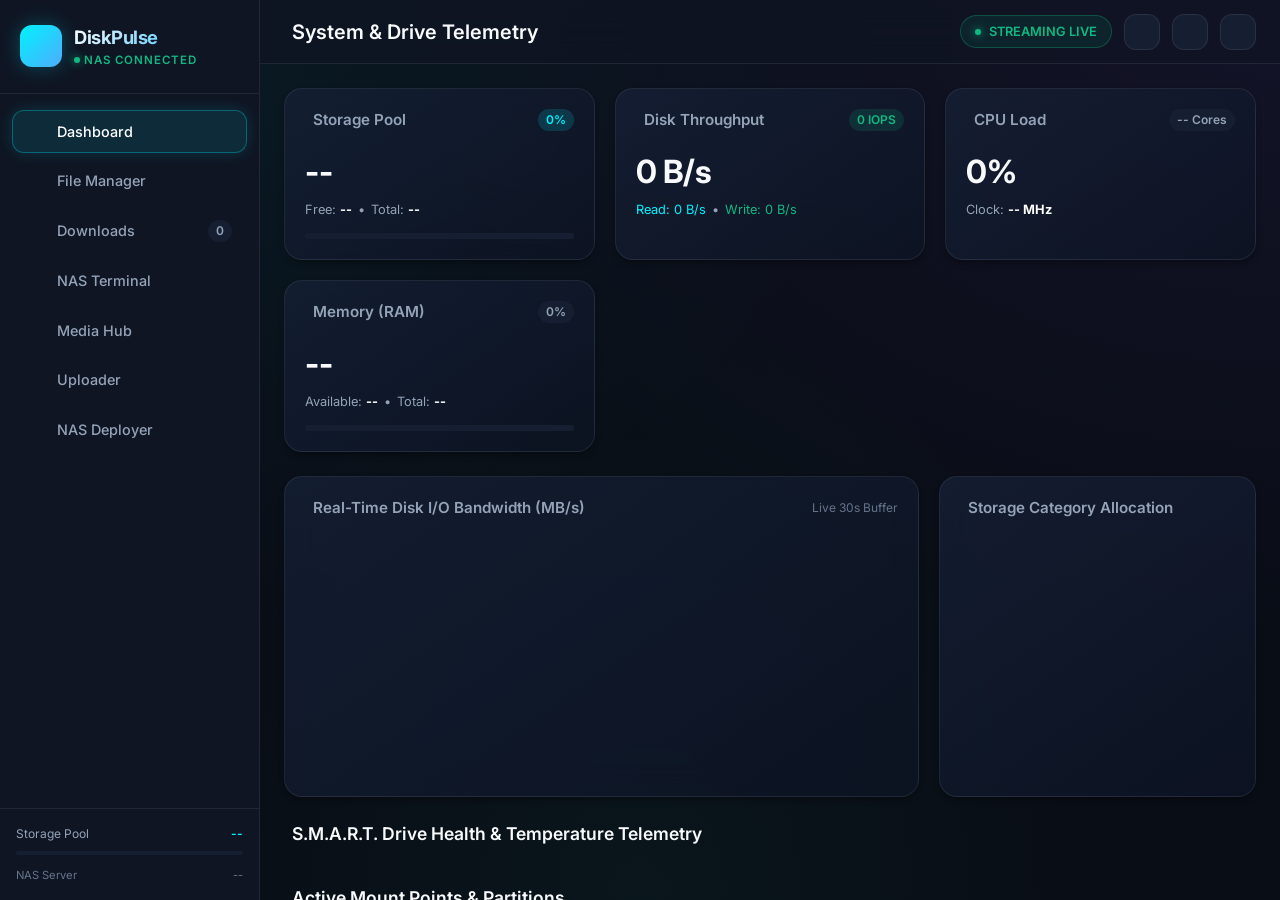
==== frontend/index.html @ e270491f "DiskPulse" ====
<!DOCTYPE html>
<html lang="en">
<head>
  <meta charset="UTF-8">
  <meta name="viewport" content="width=device-width, initial-scale=1.0">
  <title>DiskPulse NAS - Storage Monitor, File Manager & Media Hub</title>
  
  <!-- Fonts -->
  <link rel="preconnect" href="https://fonts.googleapis.com">
  <link rel="preconnect" href="https://fonts.gstatic.com" crossorigin>
  <link href="https://fonts.googleapis.com/css2?family=Inter:wght@300;400;500;600;700&family=JetBrains+Mono:wght@400;500;600&display=swap" rel="stylesheet">
  
  <!-- Lucide Icons -->
  <script src="https://unpkg.com/lucide@latest"></script>
  
  <!-- Chart.js for Telemetry Charts -->
  <script src="https://cdn.jsdelivr.net/npm/chart.js"></script>
  
  <!-- QRCode.js for Mobile Device Uploader -->
  <script src="https://cdnjs.cloudflare.com/ajax/libs/qrcodejs/1.0.0/qrcode.min.js"></script>

  <!-- Stylesheet -->
  <link rel="stylesheet" href="css/styles.css">
</head>
<body>
  <div class="app-container">
    <!-- ================= Sidebar ================= -->
    <aside class="sidebar" id="sidebar">
      <div class="brand">
        <div class="brand-icon">
          <i data-lucide="hard-drive-download"></i>
        </div>
        <div class="brand-text">
          <h1>DiskPulse</h1>
          <span><span class="status-dot"></span> NAS Connected</span>
        </div>
      </div>

      <nav class="nav-menu">
        <a class="nav-item active" data-view="dashboard" id="nav-dashboard">
          <i data-lucide="activity"></i>
          <span>Dashboard</span>
        </a>
        <a class="nav-item" data-view="files" id="nav-files">
          <i data-lucide="folder"></i>
          <span>File Manager</span>
        </a>
        <a class="nav-item" data-view="downloads" id="nav-downloads">
          <i data-lucide="download-cloud"></i>
          <span>Downloads</span>
          <span class="nav-badge" id="badge-downloads-count">0</span>
        </a>
        <a class="nav-item" data-view="terminal" id="nav-terminal">
          <i data-lucide="terminal"></i>
          <span>NAS Terminal</span>
        </a>
        <a class="nav-item" data-view="media" id="nav-media">
          <i data-lucide="play-circle"></i>
          <span>Media Hub</span>
        </a>
        <a class="nav-item" data-view="uploader" id="nav-uploader">
          <i data-lucide="upload-cloud"></i>
          <span>Uploader</span>
        </a>
        <a class="nav-item" data-view="deploy" id="nav-deploy">
          <i data-lucide="server"></i>
          <span>NAS Deployer</span>
        </a>
      </nav>

      <div class="sidebar-footer">
        <div class="server-quick-stats">
          <div class="quick-bar-row">
            <span style="color: var(--text-muted);">Storage Pool</span>
            <span id="sidebar-pool-text" style="color: var(--accent-cyan); font-weight: 600;">--</span>
          </div>
          <div class="progress-mini">
            <div class="progress-mini-bar" id="sidebar-pool-bar" style="width: 0%;"></div>
          </div>
          <div class="quick-bar-row" style="margin-top: 4px; font-size: 0.7rem;">
            <span id="sidebar-hostname">NAS Server</span>
            <span id="sidebar-uptime">--</span>
          </div>
        </div>
      </div>
    </aside>

    <!-- ================= Main Wrapper ================= -->
    <main class="main-wrapper">
      <!-- Topbar -->
      <header class="topbar">
        <div class="topbar-left">
          <button class="mobile-menu-btn" id="mobile-toggle" aria-label="Toggle Menu">
            <i data-lucide="menu"></i>
          </button>
          <div class="view-title" id="current-view-title">
            <i data-lucide="activity"></i> System & Drive Telemetry
          </div>
        </div>

        <div class="topbar-right">
          <div class="live-pill">
            <span class="status-dot"></span>
            <span id="live-telemetry-status">STREAMING LIVE</span>
          </div>
          <button class="btn btn-secondary btn-icon" id="quick-btn-download" title="Add Download">
            <i data-lucide="plus"></i>
          </button>
          <button class="btn btn-secondary btn-icon" id="quick-btn-upload" title="Upload Files">
            <i data-lucide="upload"></i>
          </button>
          <button class="btn btn-secondary btn-icon" id="quick-btn-terminal" title="Quick Terminal">
            <i data-lucide="terminal"></i>
          </button>
        </div>
      </header>

      <!-- Views Container -->
      <div class="views-container">
        
        <!-- 1. DASHBOARD VIEW -->
        <section class="view-panel active" id="view-dashboard">
          <!-- Top Telemetry Cards -->
          <div class="telemetry-grid">
            <!-- Storage Pool Card -->
            <div class="card">
              <div class="card-header">
                <span class="card-title"><i data-lucide="database"></i> Storage Pool</span>
                <span class="nav-badge" id="dash-pool-percent" style="background: rgba(0,242,254,0.15); color: var(--accent-cyan);">0%</span>
              </div>
              <div class="stat-value" id="dash-pool-used">--</div>
              <div class="stat-sub">
                <span>Free: <strong id="dash-pool-free" style="color: #fff;">--</strong></span>
                <span>•</span>
                <span>Total: <strong id="dash-pool-total" style="color: #fff;">--</strong></span>
              </div>
              <div class="progress-mini" style="margin-top: 14px; height: 6px;">
                <div class="progress-mini-bar" id="dash-pool-bar" style="width: 0%;"></div>
              </div>
            </div>

            <!-- Disk Throughput Card -->
            <div class="card">
              <div class="card-header">
                <span class="card-title"><i data-lucide="zap"></i> Disk Throughput</span>
                <span class="nav-badge" id="dash-disk-iops" style="background: rgba(16,185,129,0.15); color: var(--accent-emerald);">0 IOPS</span>
              </div>
              <div class="stat-value" id="dash-disk-rw">0 B/s</div>
              <div class="stat-sub">
                <span style="color: var(--accent-cyan);"><i data-lucide="arrow-down" style="width: 12px; height: 12px; display:inline;"></i> Read: <span id="dash-disk-read">0 B/s</span></span>
                <span>•</span>
                <span style="color: var(--accent-emerald);"><i data-lucide="arrow-up" style="width: 12px; height: 12px; display:inline;"></i> Write: <span id="dash-disk-write">0 B/s</span></span>
              </div>
            </div>

            <!-- CPU Load Card -->
            <div class="card">
              <div class="card-header">
                <span class="card-title"><i data-lucide="cpu"></i> CPU Load</span>
                <span class="nav-badge" id="dash-cpu-cores">-- Cores</span>
              </div>
              <div class="stat-value" id="dash-cpu-percent">0%</div>
              <div class="stat-sub">
                <span>Clock: <strong id="dash-cpu-freq" style="color: #fff;">-- MHz</strong></span>
              </div>
              <div class="cores-container" id="dash-cpu-cores-list"></div>
            </div>

            <!-- Memory RAM Card -->
            <div class="card">
              <div class="card-header">
                <span class="card-title"><i data-lucide="layers"></i> Memory (RAM)</span>
                <span class="nav-badge" id="dash-ram-percent">0%</span>
              </div>
              <div class="stat-value" id="dash-ram-used">--</div>
              <div class="stat-sub">
                <span>Available: <strong id="dash-ram-avail" style="color: #fff;">--</strong></span>
                <span>•</span>
                <span>Total: <strong id="dash-ram-total" style="color: #fff;">--</strong></span>
              </div>
              <div class="progress-mini" style="margin-top: 14px; height: 6px;">
                <div class="progress-mini-bar" id="dash-ram-bar" style="width: 0%; background: var(--grad-violet);"></div>
              </div>
            </div>
          </div>

          <!-- Telemetry Live Charts -->
          <div class="charts-grid">
            <div class="card">
              <div class="card-header">
                <span class="card-title"><i data-lucide="line-chart"></i> Real-Time Disk I/O Bandwidth (MB/s)</span>
                <span style="font-size: 0.75rem; color: var(--text-dim);">Live 30s Buffer</span>
              </div>
              <div class="chart-container">
                <canvas id="chart-disk-io"></canvas>
              </div>
            </div>

            <div class="card">
              <div class="card-header">
                <span class="card-title"><i data-lucide="pie-chart"></i> Storage Category Allocation</span>
              </div>
              <div class="chart-container">
                <canvas id="chart-storage-categories"></canvas>
              </div>
            </div>
          </div>

          <!-- S.M.A.R.T. Drive Health & Temperature Telemetry -->
          <h2 style="font-size: 1.1rem; font-weight: 600; margin-bottom: 14px; display: flex; align-items: center; gap: 8px;">
            <i data-lucide="shield-check" style="color: var(--accent-emerald);"></i> S.M.A.R.T. Drive Health & Temperature Telemetry
          </h2>
          <div class="drives-grid" id="dash-drives-grid"></div>

          <!-- System Partitions & Mounts -->
          <h2 style="font-size: 1.1rem; font-weight: 600; margin: 24px 0 14px; display: flex; align-items: center; gap: 8px;">
            <i data-lucide="hard-drive" style="color: var(--accent-blue);"></i> Active Mount Points & Partitions
          </h2>
          <div class="card" style="padding: 0; overflow-x: auto;">
            <table class="fm-view-list" id="dash-partitions-table">
              <thead>
                <tr>
                  <th>Mount Point</th>
                  <th>Filesystem Device</th>
                  <th>Type</th>
                  <th>Used / Total</th>
                  <th>Usage Bar</th>
                  <th>Free Space</th>
                </tr>
              </thead>
              <tbody id="dash-partitions-tbody"></tbody>
            </table>
          </div>
        </section>

        <!-- 2. FILE MANAGER VIEW -->
        <section class="view-panel" id="view-files">
          <div class="filemanager-toolbar">
            <div class="breadcrumbs-bar" id="fm-breadcrumbs">
              <span class="crumb-item current"><i data-lucide="hard-drive"></i> root</span>
            </div>

            <div class="fm-actions">
              <div class="search-input-wrap">
                <i data-lucide="search"></i>
                <input type="text" id="fm-search-input" placeholder="Search in directory...">
              </div>

              <button class="btn btn-secondary" id="fm-btn-new-folder">
                <i data-lucide="folder-plus"></i> New Folder
              </button>
              <button class="btn btn-secondary" id="fm-btn-new-file">
                <i data-lucide="file-plus"></i> New File
              </button>
              <button class="btn btn-primary" id="fm-btn-upload">
                <i data-lucide="upload"></i> Upload
              </button>

              <div style="display: flex; gap: 4px; background: var(--bg-secondary); padding: 3px; border-radius: var(--radius-md); border: 1px solid var(--border-glass);">
                <button class="btn btn-secondary btn-icon" id="fm-toggle-grid" style="width: 32px; height: 32px;" title="Grid View">
                  <i data-lucide="grid"></i>
                </button>
                <button class="btn btn-secondary btn-icon" id="fm-toggle-list" style="width: 32px; height: 32px;" title="List View">
                  <i data-lucide="list"></i>
                </button>
              </div>
            </div>
          </div>

          <!-- Bulk Selection Actions Bar -->
          <div id="fm-bulk-bar" style="display: none; align-items: center; justify-content: space-between; background: rgba(0,242,254,0.08); border: 1px solid var(--accent-cyan); border-radius: var(--radius-md); padding: 10px 16px; margin-bottom: 16px;">
            <span style="font-size: 0.85rem; font-weight: 600; color: var(--accent-cyan);" id="fm-bulk-count">0 items selected</span>
            <div style="display: flex; gap: 8px;">
              <button class="btn btn-secondary" id="fm-bulk-zip"><i data-lucide="archive"></i> Download ZIP</button>
              <button class="btn btn-secondary" id="fm-bulk-move"><i data-lucide="folder-input"></i> Move</button>
              <button class="btn btn-secondary" id="fm-bulk-copy"><i data-lucide="copy"></i> Copy</button>
              <button class="btn btn-danger" id="fm-bulk-delete"><i data-lucide="trash-2"></i> Delete</button>
            </div>
          </div>

          <!-- Files Grid Container -->
          <div class="fm-view-grid" id="fm-files-grid"></div>

          <!-- Files List Container -->
          <div id="fm-files-list-wrapper" style="display: none;">
            <table class="fm-view-list">
              <thead>
                <tr>
                  <th style="width: 40px;"><input type="checkbox" id="fm-select-all-checkbox"></th>
                  <th>Name</th>
                  <th>Size</th>
                  <th>Type</th>
                  <th>Modified</th>
                  <th>Permissions</th>
                  <th style="text-align: right;">Actions</th>
                </tr>
              </thead>
              <tbody id="fm-files-list-tbody"></tbody>
            </table>
          </div>
        </section>

        <!-- 3. DOWNLOAD MANAGER VIEW -->
        <section class="view-panel" id="view-downloads">
          <div class="filemanager-toolbar">
            <div style="display: flex; gap: 8px; flex-wrap: wrap;">
              <button class="btn btn-primary" id="btn-open-add-download">
                <i data-lucide="plus-circle"></i> Add URL / Magnet Link
              </button>
            </div>
            
            <div class="dl-category-filters" style="display: flex; gap: 6px;">
              <button class="btn btn-secondary btn-sm active" data-cat="all">All</button>
              <button class="btn btn-secondary btn-sm" data-cat="media">Media</button>
              <button class="btn btn-secondary btn-sm" data-cat="iso">ISOs</button>
              <button class="btn btn-secondary btn-sm" data-cat="documents">Docs</button>
              <button class="btn btn-secondary btn-sm" data-cat="software">Software</button>
            </div>
          </div>

          <!-- Download Summary Cards -->
          <div class="dl-summary-bar">
            <div class="card" style="padding: 16px;">
              <span class="card-title" style="font-size: 0.8rem;"><i data-lucide="activity"></i> Active Downloads</span>
              <div class="stat-value" id="dl-stat-active" style="font-size: 1.6rem;">0</div>
            </div>
            <div class="card" style="padding: 16px;">
              <span class="card-title" style="font-size: 0.8rem;"><i data-lucide="zap"></i> Aggregate Speed</span>
              <div class="stat-value" id="dl-stat-speed" style="font-size: 1.6rem; color: var(--accent-cyan);">0 B/s</div>
            </div>
            <div class="card" style="padding: 16px;">
              <span class="card-title" style="font-size: 0.8rem;"><i data-lucide="check-circle"></i> Completed</span>
              <div class="stat-value" id="dl-stat-completed" style="font-size: 1.6rem; color: var(--accent-emerald);">0</div>
            </div>
          </div>

          <!-- Tasks List -->
          <div class="dl-tasks-container" id="dl-tasks-container">
            <div style="text-align: center; padding: 48px; color: var(--text-dim);">
              <i data-lucide="download-cloud" style="width: 48px; height: 48px; margin-bottom: 12px; opacity: 0.5;"></i>
              <p>No active downloads. Click "Add URL / Magnet Link" to start a download.</p>
            </div>
          </div>
        </section>

        <!-- 4. EMBEDDED TERMINAL VIEW -->
        <section class="view-panel" id="view-terminal">
          <div class="terminal-window">
            <div class="terminal-header">
              <div class="terminal-dots">
                <div class="term-dot red"></div>
                <div class="term-dot yellow"></div>
                <div class="term-dot green"></div>
              </div>
              <div class="terminal-title">nasadmin@diskpulse:~/ (Sandboxed Linux Shell)</div>
              <div class="terminal-quick-actions">
                <span class="terminal-chip" onclick="terminalWidget.sendQuickCommand('ls -la')">ls -la</span>
                <span class="terminal-chip" onclick="terminalWidget.sendQuickCommand('df -h')">df -h</span>
                <span class="terminal-chip" onclick="terminalWidget.sendQuickCommand('du -sh *')">du -sh *</span>
                <span class="terminal-chip" onclick="terminalWidget.sendQuickCommand('top')">top</span>
                <span class="terminal-chip" onclick="terminalWidget.sendQuickCommand('diskpulse')">diskpulse</span>
                <span class="terminal-chip" onclick="terminalWidget.sendQuickCommand('clear')">clear</span>
              </div>
            </div>
            <div class="terminal-body" id="term-output"></div>
            <div class="terminal-prompt-line">
              <span class="terminal-prompt-label" id="term-prompt">nasadmin@diskpulse:~$</span>
              <input type="text" class="terminal-input" id="term-input" autocomplete="off" autocorrect="off" autocapitalize="off" spellcheck="false" autofocus>
            </div>
          </div>
        </section>

        <!-- 5. MEDIA HUB VIEW -->
        <section class="view-panel" id="view-media">
          <div class="media-hub-layout">
            <!-- Active Player Card -->
            <div class="media-player-card">
              <!-- Video Screen -->
              <div class="video-wrapper" id="media-video-container" style="display: none;">
                <video id="media-video-element" controls playsinline></video>
              </div>

              <!-- Audio Wave Visualizer Box -->
              <div class="audio-visualizer-box" id="media-audio-container">
                <canvas class="visualizer-canvas" id="audio-visualizer-canvas"></canvas>
                <div style="z-index: 10; text-align: center; padding: 20px;">
                  <div style="width: 72px; height: 72px; margin: 0 auto 12px; border-radius: 50%; background: var(--grad-violet); display: flex; align-items: center; justify-content: center; box-shadow: var(--shadow-glow-violet);">
                    <i data-lucide="music" style="width: 36px; height: 36px; color: #fff;"></i>
                  </div>
                  <h3 id="audio-current-title" style="font-size: 1.1rem; font-weight: 600;">Select a track to stream</h3>
                  <p id="audio-current-artist" style="font-size: 0.8rem; color: var(--text-muted);">DiskPulse High-Fidelity Audio Engine</p>
                </div>
                <audio id="media-audio-element" style="display: none;"></audio>
              </div>

              <!-- Media Player Controls -->
              <div class="media-controls">
                <div class="media-scrub">
                  <span id="media-current-time" style="font-size: 0.75rem; color: var(--text-dim); min-width: 40px;">0:00</span>
                  <input type="range" class="scrub-bar" id="media-seek-bar" min="0" max="100" value="0">
                  <span id="media-duration" style="font-size: 0.75rem; color: var(--text-dim); min-width: 40px;">0:00</span>
                </div>

                <div class="media-buttons-row">
                  <div style="display: flex; align-items: center; gap: 8px;">
                    <button class="btn btn-secondary btn-icon" id="media-btn-prev"><i data-lucide="skip-back"></i></button>
                    <button class="btn btn-primary btn-icon" id="media-btn-play" style="width: 42px; height: 42px;"><i data-lucide="play"></i></button>
                    <button class="btn btn-secondary btn-icon" id="media-btn-next"><i data-lucide="skip-forward"></i></button>
                  </div>

                  <div style="display: flex; align-items: center; gap: 12px;">
                    <i data-lucide="volume-2" style="width: 16px; height: 16px; color: var(--text-muted);"></i>
                    <input type="range" class="scrub-bar" id="media-volume-bar" min="0" max="1" step="0.05" value="0.8" style="width: 80px;">
                    <select class="form-select" id="media-speed-select" style="padding: 4px 8px; font-size: 0.75rem;">
                      <option value="0.75">0.75x</option>
                      <option value="1" selected>1.0x</option>
                      <option value="1.25">1.25x</option>
                      <option value="1.5">1.5x</option>
                      <option value="2">2.0x</option>
                    </select>
                  </div>
                </div>
              </div>
            </div>

            <!-- Media Playlist & Browser -->
            <div class="card" style="display: flex; flex-direction: column; height: calc(100vh - 160px);">
              <div class="card-header">
                <span class="card-title"><i data-lucide="list-music"></i> Media Storage Library</span>
                <button class="btn btn-secondary btn-sm" id="media-refresh-btn"><i data-lucide="refresh-cw"></i></button>
              </div>
              <div style="flex: 1; overflow-y: auto; display: flex; flex-direction: column; gap: 6px;" id="media-playlist-container"></div>
            </div>
          </div>
        </section>

        <!-- 6. MULTI-DEVICE UPLOADER VIEW -->
        <section class="view-panel" id="view-uploader">
          <div class="card" style="margin-bottom: 20px;">
            <div style="display: flex; justify-content: space-between; align-items: center; margin-bottom: 16px;">
              <div>
                <h2 style="font-size: 1.15rem; font-weight: 600;">Multi-Device Drag & Drop Storage Uploader</h2>
                <p style="font-size: 0.85rem; color: var(--text-muted);">Upload files directly from this desktop or scan the QR code to upload instantly from your smartphone.</p>
              </div>
              <button class="btn btn-secondary" id="btn-open-qr-modal">
                <i data-lucide="qr-code"></i> Connect Phone / Mobile
              </button>
            </div>

            <div class="form-group">
              <label class="form-label">Target Storage Folder</label>
              <input type="text" class="form-input" id="upload-target-path" placeholder="Leave empty for root or e.g. Movies, Music, Documents">
            </div>

            <div class="uploader-dropzone" id="uploader-dropzone">
              <input type="file" id="uploader-file-input" multiple style="display: none;">
              <i data-lucide="cloud-upload" class="dropzone-icon"></i>
              <h3 style="font-size: 1.1rem; font-weight: 600; margin-bottom: 6px;">Drag & Drop files here</h3>
              <p style="font-size: 0.85rem; color: var(--text-muted);">or <span style="color: var(--accent-cyan); font-weight: 600; text-decoration: underline;">browse from your computer</span></p>
            </div>
          </div>

          <div class="card">
            <div class="card-header">
              <span class="card-title"><i data-lucide="layers"></i> Upload Queue</span>
              <button class="btn btn-primary btn-sm" id="btn-start-upload" style="display: none;">
                <i data-lucide="play"></i> Start Upload
              </button>
            </div>
            <div class="upload-queue-list" id="upload-queue-list">
              <p style="text-align: center; color: var(--text-dim); padding: 24px;">No files in upload queue.</p>
            </div>
          </div>
        </section>

        <!-- 7. NAS DEPLOYER & GENERATOR VIEW -->
        <section class="view-panel" id="view-deploy">
          <div class="card" style="margin-bottom: 24px;">
            <div class="card-header">
              <span class="card-title"><i data-lucide="server"></i> 1-Click NAS Standalone Package & Service Generator</span>
            </div>
            <p style="font-size: 0.9rem; color: var(--text-muted); margin-bottom: 20px;">
              Deploy DiskPulse natively on your Synology DSM 7, TrueNAS SCALE, Ubuntu/Debian Server, or Docker stack with pre-configured persistent mounts.
            </p>

            <div style="display: grid; grid-template-columns: repeat(auto-fit, minmax(220px, 1fr)); gap: 16px; margin-bottom: 20px;">
              <div class="form-group">
                <label class="form-label">Target NAS Operating System</label>
                <select class="form-select" id="deploy-platform-select">
                  <option value="docker">Docker & Docker Compose (Any OS)</option>
                  <option value="systemd">Ubuntu / Debian / Linux (Systemd Service)</option>
                  <option value="synology">Synology DSM 7 (Package Script)</option>
                  <option value="truenas">TrueNAS SCALE (Custom App Manifest)</option>
                  <option value="installer">1-Click Bash Installer (install-nas.sh)</option>
                </select>
              </div>

              <div class="form-group">
                <label class="form-label">Storage Mount Path on Server</label>
                <input type="text" class="form-input" id="deploy-storage-path" value="/mnt/storage">
              </div>

              <div class="form-group">
                <label class="form-label">Web Port</label>
                <input type="number" class="form-input" id="deploy-port" value="8000">
              </div>
            </div>

            <div style="display: flex; gap: 10px; margin-bottom: 16px; flex-wrap: wrap;">
              <button class="btn btn-primary" id="deploy-btn-download">
                <i data-lucide="download"></i> Download Configuration
              </button>
              <button class="btn btn-secondary" id="deploy-btn-copy">
                <i data-lucide="copy"></i> Copy to Clipboard
              </button>
              <div style="flex:1;"></div>
              <button class="btn btn-danger" id="deploy-btn-reset" onclick="deployResetSetup()" title="Re-run the first-time setup wizard to change your storage drive">
                <i data-lucide="settings-2"></i> Reset & Reconfigure Storage
              </button>
            </div>

            <div style="position: relative;">
              <textarea class="form-textarea" id="deploy-config-preview" readonly style="font-family: var(--font-mono); font-size: 0.85rem; height: 320px;"></textarea>
            </div>
          </div>
        </section>

      </div>
    </main>
  </div>

  <!-- ================= MODALS ================= -->
  
  <!-- Add Download Modal -->
  <div class="modal-backdrop" id="modal-add-download">
    <div class="modal-card">
      <div class="modal-header">
        <h3 class="modal-title"><i data-lucide="download-cloud"></i> Add New Download</h3>
        <button class="btn btn-secondary btn-icon modal-close"><i data-lucide="x"></i></button>
      </div>
      <div class="modal-body">
        <div class="form-group">
          <label class="form-label">Download URL or Magnet URI</label>
          <input type="text" class="form-input" id="modal-dl-url" placeholder="https://example.com/file.iso or magnet:?xt=urn:btih:...">
        </div>
        <div class="form-group">
          <label class="form-label">Category (Auto-sorts into target NAS folder)</label>
          <select class="form-select" id="modal-dl-category">
            <option value="downloads">Auto-detect from extension</option>
            <option value="media">Media (Movies / Shows / Music)</option>
            <option value="iso">ISOs & Disk Images</option>
            <option value="documents">Documents & Archives</option>
            <option value="software">Software & Apps</option>
            <option value="backups">Backups</option>
          </select>
        </div>
        <div class="form-group">
          <label class="form-label">Custom Save Subdirectory (Optional)</label>
          <input type="text" class="form-input" id="modal-dl-custom-dir" placeholder="e.g. Movies/SciFi">
        </div>
      </div>
      <div class="modal-footer">
        <button class="btn btn-secondary modal-close">Cancel</button>
        <button class="btn btn-primary" id="modal-dl-submit"><i data-lucide="download"></i> Start Download</button>
      </div>
    </div>
  </div>

  <!-- New Folder Modal -->
  <div class="modal-backdrop" id="modal-new-folder">
    <div class="modal-card">
      <div class="modal-header">
        <h3 class="modal-title"><i data-lucide="folder-plus"></i> Create New Folder</h3>
        <button class="btn btn-secondary btn-icon modal-close"><i data-lucide="x"></i></button>
      </div>
      <div class="modal-body">
        <div class="form-group">
          <label class="form-label">Folder Name</label>
          <input type="text" class="form-input" id="modal-folder-name" placeholder="e.g. Backups_2026">
        </div>
      </div>
      <div class="modal-footer">
        <button class="btn btn-secondary modal-close">Cancel</button>
        <button class="btn btn-primary" id="modal-folder-submit">Create Folder</button>
      </div>
    </div>
  </div>

  <!-- New File / Code Editor Modal -->
  <div class="modal-backdrop" id="modal-file-editor">
    <div class="modal-card modal-large">
      <div class="modal-header">
        <h3 class="modal-title" id="editor-title"><i data-lucide="file-edit"></i> Edit File</h3>
        <button class="btn btn-secondary btn-icon modal-close"><i data-lucide="x"></i></button>
      </div>
      <div class="modal-body">
        <div class="form-group" id="editor-filename-group">
          <label class="form-label">File Name</label>
          <input type="text" class="form-input" id="editor-filename" placeholder="config.json">
        </div>
        <div class="form-group">
          <label class="form-label">Content</label>
          <textarea class="form-textarea" id="editor-content" style="height: 350px; font-family: var(--font-mono); font-size: 0.85rem;"></textarea>
        </div>
      </div>
      <div class="modal-footer">
        <button class="btn btn-secondary modal-close">Close</button>
        <button class="btn btn-primary" id="editor-save-btn"><i data-lucide="save"></i> Save File</button>
      </div>
    </div>
  </div>

  <!-- Image Lightbox Modal -->
  <div class="modal-backdrop" id="modal-lightbox">
    <div class="modal-card modal-large" style="max-width: 90vw; max-height: 90vh; background: rgba(10,15,25,0.95);">
      <div class="modal-header">
        <h3 class="modal-title" id="lightbox-title">Image Viewer</h3>
        <button class="btn btn-secondary btn-icon modal-close"><i data-lucide="x"></i></button>
      </div>
      <div class="modal-body" style="display: flex; align-items: center; justify-content: center; overflow: hidden; padding: 10px;">
        <img id="lightbox-img" src="" alt="Preview" style="max-width: 100%; max-height: 70vh; object-fit: contain; border-radius: var(--radius-md);">
      </div>
    </div>
  </div>

  <!-- Mobile Pairing QR Code Modal -->
  <div class="modal-backdrop" id="modal-mobile-qr">
    <div class="modal-card" style="text-align: center;">
      <div class="modal-header">
        <h3 class="modal-title"><i data-lucide="smartphone"></i> Mobile Device Direct Upload</h3>
        <button class="btn btn-secondary btn-icon modal-close"><i data-lucide="x"></i></button>
      </div>
      <div class="modal-body" style="display: flex; flex-direction: column; align-items: center; gap: 16px;">
        <p style="font-size: 0.85rem; color: var(--text-muted);">
          Scan this QR code with your iPhone or Android camera to open DiskPulse on your local network and upload photos/videos directly to your NAS.
        </p>
        <div id="qrcode-container" style="padding: 16px; background: #fff; border-radius: var(--radius-md); width: 200px; height: 200px; display: flex; align-items: center; justify-content: center;"></div>
        <span id="mobile-qr-url" style="font-size: 0.8rem; color: var(--accent-cyan); font-family: var(--font-mono); word-break: break-all;">http://...</span>
      </div>
      <div class="modal-footer" style="justify-content: center;">
        <button class="btn btn-secondary modal-close">Done</button>
      </div>
    </div>
  </div>

  <!-- Scripts -->
  <script src="js/api.js"></script>
  <script src="js/dashboard.js"></script>
  <script src="js/file_manager.js"></script>
  <script src="js/download_manager.js"></script>
  <script src="js/terminal.js"></script>
  <script src="js/media_player.js"></script>
  <script src="js/uploader.js"></script>
  <script src="js/nas_generator.js"></script>
  <script src="js/app.js"></script>
</body>
</html>
---- frontend/css/styles.css ----
/* ==========================================================================
   DiskPulse NAS - Premium Modern Glassmorphic Dark Theme
   ========================================================================== */

:root {
  /* Color Palette - Deep Obsidian & Vibrant Accents */
  --bg-primary: #090d16;
  --bg-secondary: #0f1523;
  --bg-tertiary: #161e31;
  --bg-card: rgba(18, 26, 44, 0.75);
  --bg-card-hover: rgba(26, 37, 62, 0.85);
  --bg-glass: rgba(15, 23, 42, 0.65);
  --border-glass: rgba(255, 255, 255, 0.08);
  --border-glass-hover: rgba(56, 189, 248, 0.3);
  --border-accent: rgba(0, 242, 254, 0.4);

  /* Neon Vibrant Accents */
  --accent-cyan: #00f2fe;
  --accent-blue: #38bdf8;
  --accent-emerald: #10b981;
  --accent-violet: #8b5cf6;
  --accent-amber: #f59e0b;
  --accent-rose: #f43f5e;
  --accent-indigo: #6366f1;

  /* Text & Neutral Colors */
  --text-main: #f8fafc;
  --text-muted: #94a3b8;
  --text-dim: #64748b;
  --text-inverse: #090d16;

  /* Gradients */
  --grad-primary: linear-gradient(135deg, #00f2fe 0%, #4facfe 100%);
  --grad-emerald: linear-gradient(135deg, #10b981 0%, #059669 100%);
  --grad-violet: linear-gradient(135deg, #8b5cf6 0%, #6366f1 100%);
  --grad-rose: linear-gradient(135deg, #f43f5e 0%, #e11d48 100%);
  --grad-amber: linear-gradient(135deg, #f59e0b 0%, #d97706 100%);
  --grad-dark-card: linear-gradient(145deg, rgba(22, 32, 54, 0.8) 0%, rgba(13, 20, 36, 0.8) 100%);

  /* UI Tokens */
  --radius-sm: 8px;
  --radius-md: 12px;
  --radius-lg: 18px;
  --radius-full: 9999px;
  --shadow-sm: 0 4px 6px -1px rgba(0, 0, 0, 0.3), 0 2px 4px -2px rgba(0, 0, 0, 0.2);
  --shadow-md: 0 10px 15px -3px rgba(0, 0, 0, 0.4), 0 4px 6px -4px rgba(0, 0, 0, 0.3);
  --shadow-glow-cyan: 0 0 20px rgba(0, 242, 254, 0.25);
  --shadow-glow-emerald: 0 0 20px rgba(16, 185, 129, 0.25);
  --shadow-glow-violet: 0 0 20px rgba(139, 92, 246, 0.25);

  --font-main: 'Inter', system-ui, -apple-system, BlinkMacSystemFont, 'Segoe UI', Roboto, sans-serif;
  --font-mono: 'JetBrains Mono', 'Fira Code', Consolas, monospace;
}

* {
  margin: 0;
  padding: 0;
  box-sizing: border-box;
}

body {
  font-family: var(--font-main);
  background-color: var(--bg-primary);
  color: var(--text-main);
  min-height: 100vh;
  overflow-x: hidden;
  line-height: 1.5;
  background-image: 
    radial-gradient(at 0% 0%, rgba(0, 242, 254, 0.07) 0px, transparent 50%),
    radial-gradient(at 100% 0%, rgba(139, 92, 246, 0.08) 0px, transparent 50%),
    radial-gradient(at 50% 100%, rgba(16, 185, 129, 0.05) 0px, transparent 50%);
  background-attachment: fixed;
}

/* Custom Scrollbars */
::-webkit-scrollbar {
  width: 6px;
  height: 6px;
}
::-webkit-scrollbar-track {
  background: rgba(15, 23, 42, 0.5);
}
::-webkit-scrollbar-thumb {
  background: rgba(148, 163, 184, 0.3);
  border-radius: var(--radius-full);
}
::-webkit-scrollbar-thumb:hover {
  background: var(--accent-blue);
}

/* App Container Layout */
.app-container {
  display: flex;
  height: 100vh;
  width: 100vw;
  overflow: hidden;
}

/* ==========================================================================
   Sidebar Navigation
   ========================================================================== */
.sidebar {
  width: 260px;
  background: var(--bg-secondary);
  border-right: 1px solid var(--border-glass);
  display: flex;
  flex-direction: column;
  flex-shrink: 0;
  backdrop-filter: blur(20px);
  z-index: 50;
  transition: transform 0.3s ease, width 0.3s ease;
}

.brand {
  padding: 24px 20px;
  display: flex;
  align-items: center;
  gap: 12px;
  border-bottom: 1px solid var(--border-glass);
}

.brand-icon {
  width: 42px;
  height: 42px;
  border-radius: var(--radius-md);
  background: var(--grad-primary);
  display: flex;
  align-items: center;
  justify-content: center;
  color: var(--text-inverse);
  box-shadow: var(--shadow-glow-cyan);
}

.brand-text h1 {
  font-size: 1.15rem;
  font-weight: 700;
  letter-spacing: -0.5px;
  background: linear-gradient(135deg, #fff 0%, #38bdf8 100%);
  -webkit-background-clip: text;
  -webkit-text-fill-color: transparent;
}

.brand-text span {
  font-size: 0.72rem;
  text-transform: uppercase;
  letter-spacing: 1px;
  color: var(--accent-emerald);
  font-weight: 600;
  display: flex;
  align-items: center;
  gap: 4px;
}

.status-dot {
  width: 6px;
  height: 6px;
  border-radius: 50%;
  background-color: var(--accent-emerald);
  box-shadow: 0 0 8px var(--accent-emerald);
  animation: pulseDot 2s infinite;
}

@keyframes pulseDot {
  0%, 100% { opacity: 1; transform: scale(1); }
  50% { opacity: 0.4; transform: scale(0.85); }
}

.nav-menu {
  padding: 16px 12px;
  display: flex;
  flex-direction: column;
  gap: 6px;
  flex: 1;
  overflow-y: auto;
}

.nav-item {
  display: flex;
  align-items: center;
  gap: 12px;
  padding: 10px 14px;
  color: var(--text-muted);
  text-decoration: none;
  border-radius: var(--radius-md);
  font-size: 0.9rem;
  font-weight: 500;
  transition: all 0.2s cubic-bezier(0.4, 0, 0.2, 1);
  cursor: pointer;
  border: 1px solid transparent;
}

.nav-item:hover {
  color: var(--text-main);
  background: rgba(255, 255, 255, 0.04);
}

.nav-item.active {
  color: #ffffff;
  background: rgba(0, 242, 254, 0.1);
  border-color: rgba(0, 242, 254, 0.3);
  box-shadow: 0 0 15px rgba(0, 242, 254, 0.15);
}

.nav-item i, .nav-item svg {
  width: 18px;
  height: 18px;
  flex-shrink: 0;
}

.nav-item.active i, .nav-item.active svg {
  color: var(--accent-cyan);
}

.nav-badge {
  margin-left: auto;
  font-size: 0.75rem;
  padding: 2px 8px;
  border-radius: var(--radius-full);
  background: var(--bg-tertiary);
  color: var(--text-muted);
  font-weight: 600;
}

.nav-badge.active-badge {
  background: var(--accent-cyan);
  color: var(--text-inverse);
}

.sidebar-footer {
  padding: 16px;
  border-top: 1px solid var(--border-glass);
  font-size: 0.8rem;
  color: var(--text-dim);
}

.server-quick-stats {
  display: flex;
  flex-direction: column;
  gap: 8px;
}

.quick-bar-row {
  display: flex;
  justify-content: space-between;
  font-size: 0.75rem;
}

.progress-mini {
  height: 4px;
  background: var(--bg-tertiary);
  border-radius: 2px;
  overflow: hidden;
}

.progress-mini-bar {
  height: 100%;
  background: var(--grad-primary);
  width: 45%;
  transition: width 0.4s ease;
}

/* ==========================================================================
   Main Content Area
   ========================================================================== */
.main-wrapper {
  flex: 1;
  display: flex;
  flex-direction: column;
  min-width: 0;
  overflow: hidden;
  position: relative;
}

/* Top Navbar */
.topbar {
  height: 64px;
  background: rgba(15, 21, 35, 0.8);
  backdrop-filter: blur(16px);
  border-bottom: 1px solid var(--border-glass);
  display: flex;
  align-items: center;
  justify-content: space-between;
  padding: 0 24px;
  z-index: 40;
}

.topbar-left {
  display: flex;
  align-items: center;
  gap: 16px;
}

.mobile-menu-btn {
  display: none;
  background: transparent;
  border: none;
  color: var(--text-main);
  cursor: pointer;
}

.view-title {
  font-size: 1.25rem;
  font-weight: 600;
  color: var(--text-main);
  display: flex;
  align-items: center;
  gap: 8px;
}

.topbar-right {
  display: flex;
  align-items: center;
  gap: 12px;
}

.live-pill {
  display: flex;
  align-items: center;
  gap: 8px;
  padding: 6px 14px;
  background: rgba(16, 185, 129, 0.1);
  border: 1px solid rgba(16, 185, 129, 0.3);
  border-radius: var(--radius-full);
  font-size: 0.8rem;
  font-weight: 600;
  color: var(--accent-emerald);
}

.btn {
  display: inline-flex;
  align-items: center;
  justify-content: center;
  gap: 8px;
  padding: 8px 16px;
  border-radius: var(--radius-md);
  font-size: 0.875rem;
  font-weight: 500;
  cursor: pointer;
  transition: all 0.2s ease;
  border: 1px solid transparent;
  text-decoration: none;
  user-select: none;
}

.btn-primary {
  background: var(--grad-primary);
  color: var(--text-inverse);
  font-weight: 600;
  box-shadow: 0 4px 12px rgba(0, 242, 254, 0.25);
}

.btn-primary:hover {
  transform: translateY(-1px);
  box-shadow: 0 6px 16px rgba(0, 242, 254, 0.4);
}

.btn-secondary {
  background: var(--bg-tertiary);
  color: var(--text-main);
  border-color: var(--border-glass);
}

.btn-secondary:hover {
  background: rgba(255, 255, 255, 0.08);
  border-color: var(--border-glass-hover);
}

.btn-danger {
  background: rgba(244, 63, 94, 0.15);
  color: var(--accent-rose);
  border-color: rgba(244, 63, 94, 0.3);
}

.btn-danger:hover {
  background: rgba(244, 63, 94, 0.25);
}

.btn-icon {
  width: 36px;
  height: 36px;
  padding: 0;
  border-radius: var(--radius-md);
}

/* Views Container */
.views-container {
  flex: 1;
  overflow-y: auto;
  padding: 24px;
  position: relative;
}

.view-panel {
  display: none;
  animation: fadeIn 0.25s ease forwards;
}

.view-panel.active {
  display: block;
}

@keyframes fadeIn {
  from { opacity: 0; transform: translateY(6px); }
  to { opacity: 1; transform: translateY(0); }
}

/* ==========================================================================
   Dashboard & Telemetry Components
   ========================================================================== */
.telemetry-grid {
  display: grid;
  grid-template-columns: repeat(auto-fit, minmax(280px, 1fr));
  gap: 20px;
  margin-bottom: 24px;
}

.card {
  background: var(--grad-dark-card);
  backdrop-filter: blur(16px);
  border: 1px solid var(--border-glass);
  border-radius: var(--radius-lg);
  padding: 20px;
  box-shadow: var(--shadow-sm);
  transition: all 0.3s cubic-bezier(0.4, 0, 0.2, 1);
  position: relative;
  overflow: hidden;
}

.card:hover {
  border-color: var(--border-glass-hover);
  box-shadow: var(--shadow-md);
}

.card-header {
  display: flex;
  align-items: center;
  justify-content: space-between;
  margin-bottom: 16px;
}

.card-title {
  font-size: 0.95rem;
  font-weight: 600;
  color: var(--text-muted);
  display: flex;
  align-items: center;
  gap: 8px;
}

.card-title i, .card-title svg {
  color: var(--accent-cyan);
}

.stat-value {
  font-size: 2rem;
  font-weight: 700;
  letter-spacing: -0.5px;
  color: var(--text-main);
  margin-bottom: 4px;
}

.stat-sub {
  font-size: 0.8rem;
  color: var(--text-muted);
  display: flex;
  align-items: center;
  gap: 6px;
}

/* Charts Grid */
.charts-grid {
  display: grid;
  grid-template-columns: 2fr 1fr;
  gap: 20px;
  margin-bottom: 24px;
}

@media (max-width: 1024px) {
  .charts-grid {
    grid-template-columns: 1fr;
  }
}

.chart-container {
  height: 240px;
  position: relative;
  width: 100%;
}

/* CPU Core Visualizer */
.cores-container {
  display: grid;
  grid-template-columns: repeat(auto-fill, minmax(60px, 1fr));
  gap: 8px;
  margin-top: 12px;
}

.core-chip {
  background: var(--bg-tertiary);
  border: 1px solid var(--border-glass);
  border-radius: var(--radius-sm);
  padding: 6px 8px;
  text-align: center;
}

.core-name {
  font-size: 0.68rem;
  color: var(--text-dim);
}

.core-pct {
  font-size: 0.85rem;
  font-weight: 600;
  color: var(--accent-cyan);
}

.core-bar {
  height: 3px;
  background: rgba(255, 255, 255, 0.08);
  border-radius: 2px;
  margin-top: 4px;
  overflow: hidden;
}

.core-bar-fill {
  height: 100%;
  background: var(--grad-primary);
  width: 0%;
  transition: width 0.3s ease;
}

/* SMART Drive Cards */
.drives-grid {
  display: grid;
  grid-template-columns: repeat(auto-fit, minmax(300px, 1fr));
  gap: 16px;
  margin-bottom: 24px;
}

.drive-card {
  background: rgba(18, 26, 44, 0.8);
  border: 1px solid var(--border-glass);
  border-radius: var(--radius-md);
  padding: 16px;
  display: flex;
  flex-direction: column;
  gap: 12px;
}

.drive-header {
  display: flex;
  justify-content: space-between;
  align-items: flex-start;
}

.drive-name {
  font-weight: 600;
  font-size: 0.95rem;
  color: var(--text-main);
}

.drive-badge {
  font-size: 0.75rem;
  padding: 3px 8px;
  border-radius: var(--radius-full);
  font-weight: 600;
}

.badge-normal {
  background: rgba(16, 185, 129, 0.15);
  color: var(--accent-emerald);
  border: 1px solid rgba(16, 185, 129, 0.3);
}

.badge-warning {
  background: rgba(245, 158, 11, 0.15);
  color: var(--accent-amber);
  border: 1px solid rgba(245, 158, 11, 0.3);
}

.badge-critical {
  background: rgba(244, 63, 94, 0.15);
  color: var(--accent-rose);
  border: 1px solid rgba(244, 63, 94, 0.3);
}

.drive-metrics {
  display: grid;
  grid-template-columns: repeat(3, 1fr);
  gap: 8px;
  background: var(--bg-tertiary);
  padding: 10px;
  border-radius: var(--radius-sm);
  text-align: center;
}

.drive-metric-val {
  font-size: 1.1rem;
  font-weight: 700;
  color: var(--text-main);
}

.drive-metric-lbl {
  font-size: 0.7rem;
  color: var(--text-dim);
  text-transform: uppercase;
}

/* ==========================================================================
   File Manager
   ========================================================================== */
.filemanager-toolbar {
  display: flex;
  align-items: center;
  justify-content: space-between;
  gap: 16px;
  margin-bottom: 16px;
  flex-wrap: wrap;
}

.breadcrumbs-bar {
  display: flex;
  align-items: center;
  gap: 6px;
  background: var(--bg-secondary);
  border: 1px solid var(--border-glass);
  padding: 8px 16px;
  border-radius: var(--radius-md);
  font-size: 0.875rem;
  flex: 1;
  overflow-x: auto;
  white-space: nowrap;
}

.crumb-item {
  color: var(--text-muted);
  cursor: pointer;
  transition: color 0.2s ease;
  display: flex;
  align-items: center;
  gap: 4px;
}

.crumb-item:hover {
  color: var(--accent-cyan);
}

.crumb-item.current {
  color: var(--text-main);
  font-weight: 600;
  cursor: default;
}

.crumb-separator {
  color: var(--text-dim);
}

.fm-actions {
  display: flex;
  align-items: center;
  gap: 8px;
}

.search-input-wrap {
  position: relative;
}

.search-input-wrap input {
  background: var(--bg-secondary);
  border: 1px solid var(--border-glass);
  border-radius: var(--radius-md);
  padding: 8px 12px 8px 36px;
  color: var(--text-main);
  font-size: 0.875rem;
  outline: none;
  transition: border-color 0.2s ease;
  width: 220px;
}

.search-input-wrap input:focus {
  border-color: var(--accent-cyan);
}

.search-input-wrap i, .search-input-wrap svg {
  position: absolute;
  left: 10px;
  top: 50%;
  transform: translateY(-50%);
  color: var(--text-dim);
  width: 16px;
  height: 16px;
}

/* File Explorer Views */
.fm-view-grid {
  display: grid;
  grid-template-columns: repeat(auto-fill, minmax(150px, 1fr));
  gap: 16px;
}

.file-item-grid {
  background: var(--bg-card);
  border: 1px solid var(--border-glass);
  border-radius: var(--radius-md);
  padding: 16px 12px;
  display: flex;
  flex-direction: column;
  align-items: center;
  text-align: center;
  cursor: pointer;
  transition: all 0.2s cubic-bezier(0.4, 0, 0.2, 1);
  position: relative;
  user-select: none;
}

.file-item-grid:hover {
  background: var(--bg-card-hover);
  border-color: var(--border-glass-hover);
  transform: translateY(-2px);
}

.file-item-grid.selected {
  background: rgba(0, 242, 254, 0.12);
  border-color: var(--accent-cyan);
  box-shadow: 0 0 12px rgba(0, 242, 254, 0.2);
}

.file-icon-wrap {
  width: 48px;
  height: 48px;
  display: flex;
  align-items: center;
  justify-content: center;
  margin-bottom: 10px;
}

.file-icon-wrap svg {
  width: 38px;
  height: 38px;
}

.file-name {
  font-size: 0.85rem;
  font-weight: 500;
  color: var(--text-main);
  word-break: break-all;
  display: -webkit-box;
  -webkit-line-clamp: 2;
  -webkit-box-orient: vertical;
  overflow: hidden;
  margin-bottom: 4px;
}

.file-meta {
  font-size: 0.72rem;
  color: var(--text-dim);
}

/* List View */
.fm-view-list {
  width: 100%;
  border-collapse: collapse;
  background: var(--bg-card);
  border-radius: var(--radius-md);
  overflow: hidden;
  border: 1px solid var(--border-glass);
}

.fm-view-list th {
  background: rgba(15, 23, 42, 0.9);
  padding: 12px 16px;
  font-size: 0.78rem;
  text-transform: uppercase;
  color: var(--text-dim);
  text-align: left;
  border-bottom: 1px solid var(--border-glass);
}

.fm-view-list td {
  padding: 12px 16px;
  font-size: 0.85rem;
  color: var(--text-muted);
  border-bottom: 1px solid rgba(255, 255, 255, 0.04);
}

.fm-view-list tr {
  cursor: pointer;
  transition: background 0.15s ease;
}

.fm-view-list tr:hover {
  background: var(--bg-card-hover);
}

.fm-view-list tr.selected {
  background: rgba(0, 242, 254, 0.12);
}

/* ==========================================================================
   Download Manager
   ========================================================================== */
.dl-summary-bar {
  display: grid;
  grid-template-columns: repeat(auto-fit, minmax(200px, 1fr));
  gap: 16px;
  margin-bottom: 20px;
}

.dl-tasks-container {
  display: flex;
  flex-direction: column;
  gap: 12px;
}

.dl-task-card {
  background: var(--bg-card);
  border: 1px solid var(--border-glass);
  border-radius: var(--radius-md);
  padding: 16px;
  display: flex;
  flex-direction: column;
  gap: 10px;
  transition: all 0.2s ease;
}

.dl-task-card:hover {
  border-color: var(--border-glass-hover);
}

.dl-task-header {
  display: flex;
  align-items: center;
  justify-content: space-between;
}

.dl-task-title {
  font-weight: 600;
  font-size: 0.95rem;
  display: flex;
  align-items: center;
  gap: 8px;
}

.dl-progress-bar {
  height: 8px;
  background: var(--bg-tertiary);
  border-radius: var(--radius-full);
  overflow: hidden;
  position: relative;
}

.dl-progress-fill {
  height: 100%;
  background: var(--grad-primary);
  border-radius: var(--radius-full);
  transition: width 0.3s ease;
}

.dl-progress-fill.completed {
  background: var(--grad-emerald);
}

.dl-task-info {
  display: flex;
  align-items: center;
  justify-content: space-between;
  font-size: 0.8rem;
  color: var(--text-muted);
}

.dl-task-actions {
  display: flex;
  align-items: center;
  gap: 6px;
}

/* ==========================================================================
   Embedded Terminal Shell
   ========================================================================== */
.terminal-window {
  background: #050811;
  border: 1px solid var(--border-glass);
  border-radius: var(--radius-lg);
  display: flex;
  flex-direction: column;
  height: calc(100vh - 160px);
  box-shadow: var(--shadow-md);
  font-family: var(--font-mono);
  overflow: hidden;
}

.terminal-header {
  background: #0a0f1d;
  padding: 10px 16px;
  display: flex;
  align-items: center;
  justify-content: space-between;
  border-bottom: 1px solid var(--border-glass);
}

.terminal-dots {
  display: flex;
  gap: 6px;
}

.term-dot {
  width: 10px;
  height: 10px;
  border-radius: 50%;
}

.term-dot.red { background: #ef4444; }
.term-dot.yellow { background: #f59e0b; }
.term-dot.green { background: #10b981; }

.terminal-title {
  font-size: 0.8rem;
  color: var(--text-muted);
}

.terminal-quick-actions {
  display: flex;
  gap: 6px;
}

.terminal-chip {
  background: var(--bg-tertiary);
  border: 1px solid var(--border-glass);
  color: var(--accent-cyan);
  padding: 2px 8px;
  border-radius: var(--radius-sm);
  font-size: 0.72rem;
  cursor: pointer;
  transition: all 0.15s ease;
}

.terminal-chip:hover {
  background: rgba(0, 242, 254, 0.2);
  border-color: var(--accent-cyan);
}

.terminal-body {
  flex: 1;
  padding: 16px;
  overflow-y: auto;
  color: #e2e8f0;
  font-size: 0.85rem;
  line-height: 1.45;
  white-space: pre-wrap;
  word-break: break-all;
}

.terminal-prompt-line {
  display: flex;
  align-items: center;
  gap: 8px;
  padding: 8px 16px 14px;
  background: #050811;
  border-top: 1px solid rgba(255, 255, 255, 0.05);
}

.terminal-prompt-label {
  color: var(--accent-emerald);
  font-weight: 600;
  font-size: 0.85rem;
  white-space: nowrap;
}

.terminal-input {
  flex: 1;
  background: transparent;
  border: none;
  outline: none;
  color: #ffffff;
  font-family: var(--font-mono);
  font-size: 0.85rem;
}

/* ==========================================================================
   Media Hub & Player
   ========================================================================== */
.media-hub-layout {
  display: grid;
  grid-template-columns: 1fr 340px;
  gap: 20px;
}

@media (max-width: 900px) {
  .media-hub-layout {
    grid-template-columns: 1fr;
  }
}

.media-player-card {
  background: var(--grad-dark-card);
  border: 1px solid var(--border-glass);
  border-radius: var(--radius-lg);
  overflow: hidden;
  display: flex;
  flex-direction: column;
}

.video-wrapper {
  position: relative;
  background: #000;
  width: 100%;
  aspect-ratio: 16 / 9;
  display: flex;
  align-items: center;
  justify-content: center;
}

.video-wrapper video {
  width: 100%;
  height: 100%;
  object-fit: contain;
}

.audio-visualizer-box {
  height: 220px;
  background: linear-gradient(180deg, #0f172a 0%, #020617 100%);
  display: flex;
  flex-direction: column;
  align-items: center;
  justify-content: center;
  position: relative;
  overflow: hidden;
}

.visualizer-canvas {
  width: 100%;
  height: 100%;
  position: absolute;
  top: 0;
  left: 0;
}

.media-controls {
  padding: 16px;
  display: flex;
  flex-direction: column;
  gap: 12px;
  background: var(--bg-secondary);
}

.media-scrub {
  display: flex;
  align-items: center;
  gap: 12px;
}

.scrub-bar {
  flex: 1;
  -webkit-appearance: none;
  appearance: none;
  height: 6px;
  border-radius: 3px;
  background: var(--bg-tertiary);
  outline: none;
  cursor: pointer;
}

.scrub-bar::-webkit-slider-thumb {
  -webkit-appearance: none;
  width: 14px;
  height: 14px;
  border-radius: 50%;
  background: var(--accent-cyan);
  cursor: pointer;
  box-shadow: 0 0 10px var(--accent-cyan);
}

.media-buttons-row {
  display: flex;
  align-items: center;
  justify-content: space-between;
}

/* ==========================================================================
   Multi-Device Drag & Drop Uploader
   ========================================================================== */
.uploader-dropzone {
  border: 2px dashed var(--border-accent);
  background: rgba(0, 242, 254, 0.03);
  border-radius: var(--radius-lg);
  padding: 48px 24px;
  text-align: center;
  cursor: pointer;
  transition: all 0.3s ease;
  margin-bottom: 24px;
}

.uploader-dropzone.dragover {
  background: rgba(0, 242, 254, 0.1);
  border-color: var(--accent-cyan);
  box-shadow: var(--shadow-glow-cyan);
  transform: scale(1.01);
}

.dropzone-icon {
  width: 64px;
  height: 64px;
  margin: 0 auto 16px;
  color: var(--accent-cyan);
}

.upload-queue-list {
  display: flex;
  flex-direction: column;
  gap: 8px;
}

.upload-item-card {
  background: var(--bg-card);
  border: 1px solid var(--border-glass);
  border-radius: var(--radius-md);
  padding: 14px 16px;
  display: flex;
  flex-direction: column;
  gap: 10px;
  transition: border-color 0.2s ease;
}

.upload-item-card:hover {
  border-color: var(--border-glass-hover);
}

/* ==========================================================================
   Modal Dialogs
   ========================================================================== */
.modal-backdrop {
  position: fixed;
  top: 0;
  left: 0;
  width: 100vw;
  height: 100vh;
  background: rgba(0, 0, 0, 0.75);
  backdrop-filter: blur(8px);
  z-index: 100;
  display: none;
  align-items: center;
  justify-content: center;
  padding: 20px;
}

.modal-backdrop.active {
  display: flex;
  animation: modalFadeIn 0.2s ease forwards;
}

@keyframes modalFadeIn {
  from { opacity: 0; transform: scale(0.96); }
  to { opacity: 1; transform: scale(1); }
}

.modal-card {
  background: #0f1523;
  border: 1px solid var(--border-glass-hover);
  border-radius: var(--radius-lg);
  box-shadow: var(--shadow-md);
  width: 100%;
  max-width: 550px;
  overflow: hidden;
  display: flex;
  flex-direction: column;
}

.modal-card.modal-large {
  max-width: 850px;
}

.modal-header {
  padding: 18px 20px;
  display: flex;
  align-items: center;
  justify-content: space-between;
  border-bottom: 1px solid var(--border-glass);
}

.modal-title {
  font-size: 1.1rem;
  font-weight: 600;
  color: var(--text-main);
}

.modal-body {
  padding: 20px;
  max-height: 75vh;
  overflow-y: auto;
}

.modal-footer {
  padding: 16px 20px;
  border-top: 1px solid var(--border-glass);
  display: flex;
  justify-content: flex-end;
  gap: 10px;
  background: rgba(10, 15, 26, 0.5);
}

/* Form Controls */
.form-group {
  display: flex;
  flex-direction: column;
  gap: 6px;
  margin-bottom: 16px;
}

.form-label {
  font-size: 0.85rem;
  font-weight: 500;
  color: var(--text-muted);
}

.form-input, .form-select, .form-textarea {
  background: var(--bg-secondary);
  border: 1px solid var(--border-glass);
  border-radius: var(--radius-md);
  padding: 10px 14px;
  color: var(--text-main);
  font-size: 0.9rem;
  outline: none;
  font-family: inherit;
  transition: border-color 0.2s ease;
}

.form-input:focus, .form-select:focus, .form-textarea:focus {
  border-color: var(--accent-cyan);
}

.form-textarea {
  resize: vertical;
  min-height: 120px;
}

/* Responsive adjustments */
@media (max-width: 768px) {
  .sidebar {
    position: fixed;
    left: -260px;
    height: 100vh;
  }
  .sidebar.mobile-open {
    transform: translateX(260px);
  }
  .mobile-menu-btn {
    display: block;
  }
  .topbar {
    padding: 0 16px;
  }
  .views-container {
    padding: 16px;
  }
}
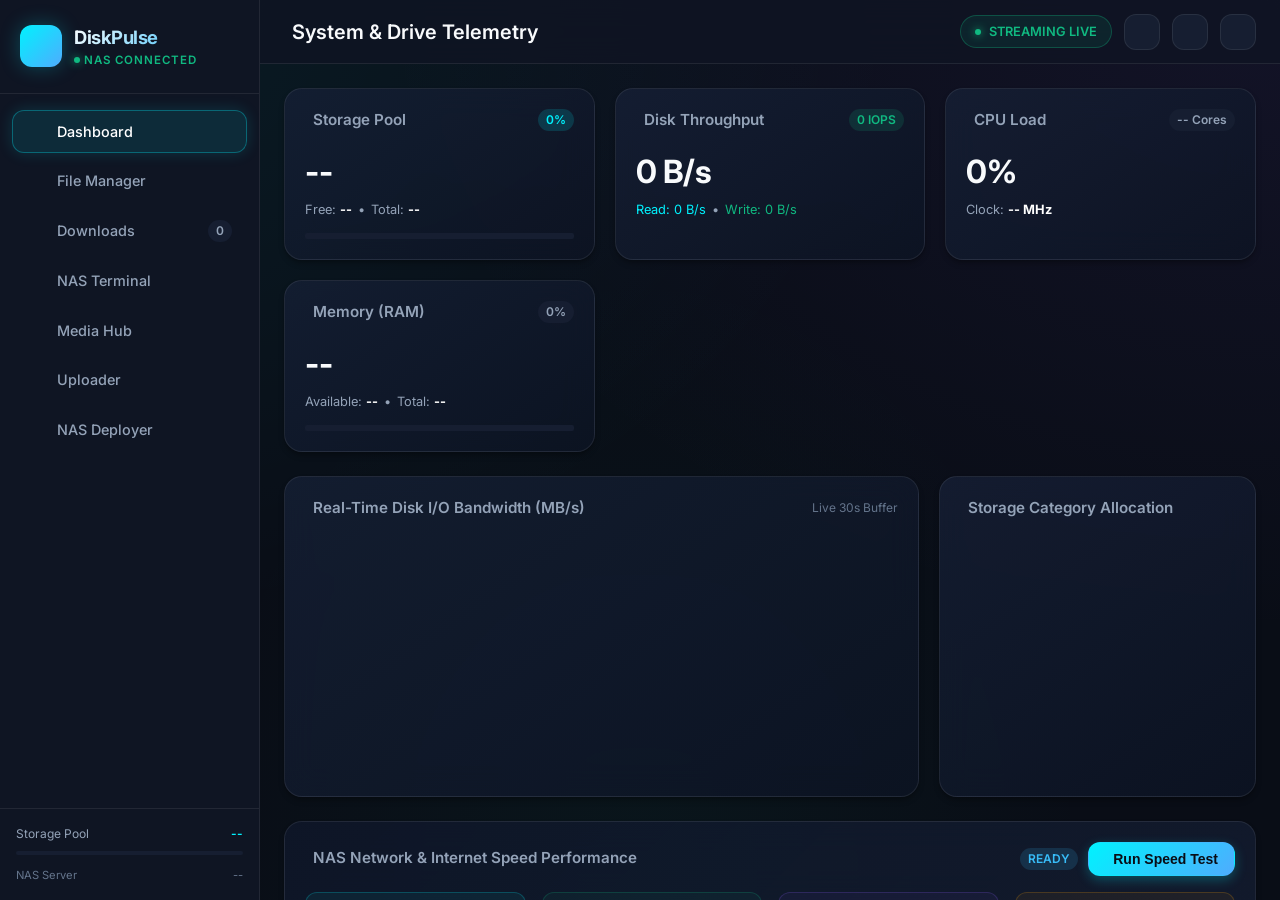
==== commit 1f3c3753: "torrent download working but some are still not fixed" ====
--- a/frontend/index.html
+++ b/frontend/index.html
@@ -206,6 +206,71 @@
             </div>
           </div>
 
+          <!-- NAS Network & Internet Speed Test Card -->
+          <div class="card" style="margin-bottom: 24px; background: linear-gradient(135deg, rgba(15,23,42,0.85) 0%, rgba(22,32,54,0.7) 100%);">
+            <div class="card-header">
+              <span class="card-title"><i data-lucide="gauge"></i> NAS Network & Internet Speed Performance</span>
+              <div style="display: flex; align-items: center; gap: 10px;">
+                <span class="nav-badge" id="speedtest-status-badge" style="background: rgba(56,189,248,0.15); color: var(--accent-blue);">READY</span>
+                <button class="btn btn-primary btn-sm" id="btn-run-speedtest">
+                  <i data-lucide="play"></i> <span id="btn-run-speedtest-text">Run Speed Test</span>
+                </button>
+              </div>
+            </div>
+
+            <div style="display: grid; grid-template-columns: repeat(auto-fit, minmax(180px, 1fr)); gap: 16px; margin-top: 12px;">
+              <!-- Download Speed -->
+              <div style="background: rgba(0,242,254,0.06); border: 1px solid rgba(0,242,254,0.2); border-radius: var(--radius-md); padding: 14px; display: flex; align-items: center; gap: 14px;">
+                <div style="width: 44px; height: 44px; border-radius: 50%; background: rgba(0,242,254,0.15); display: flex; align-items: center; justify-content: center; color: var(--accent-cyan);">
+                  <i data-lucide="download" style="width: 22px; height: 22px;"></i>
+                </div>
+                <div>
+                  <div style="font-size: 0.75rem; color: var(--text-muted); text-transform: uppercase; font-weight: 600;">Download Speed</div>
+                  <div style="font-size: 1.5rem; font-weight: 700; color: var(--accent-cyan);" id="st-download-val">-- <span style="font-size: 0.85rem; font-weight: 500;">Mbps</span></div>
+                </div>
+              </div>
+
+              <!-- Upload Speed -->
+              <div style="background: rgba(16,185,129,0.06); border: 1px solid rgba(16,185,129,0.2); border-radius: var(--radius-md); padding: 14px; display: flex; align-items: center; gap: 14px;">
+                <div style="width: 44px; height: 44px; border-radius: 50%; background: rgba(16,185,129,0.15); display: flex; align-items: center; justify-content: center; color: var(--accent-emerald);">
+                  <i data-lucide="upload" style="width: 22px; height: 22px;"></i>
+                </div>
+                <div>
+                  <div style="font-size: 0.75rem; color: var(--text-muted); text-transform: uppercase; font-weight: 600;">Upload Speed</div>
+                  <div style="font-size: 1.5rem; font-weight: 700; color: var(--accent-emerald);" id="st-upload-val">-- <span style="font-size: 0.85rem; font-weight: 500;">Mbps</span></div>
+                </div>
+              </div>
+
+              <!-- Latency / Ping -->
+              <div style="background: rgba(139,92,246,0.06); border: 1px solid rgba(139,92,246,0.2); border-radius: var(--radius-md); padding: 14px; display: flex; align-items: center; gap: 14px;">
+                <div style="width: 44px; height: 44px; border-radius: 50%; background: rgba(139,92,246,0.15); display: flex; align-items: center; justify-content: center; color: var(--accent-violet);">
+                  <i data-lucide="activity" style="width: 22px; height: 22px;"></i>
+                </div>
+                <div>
+                  <div style="font-size: 0.75rem; color: var(--text-muted); text-transform: uppercase; font-weight: 600;">Latency / Ping</div>
+                  <div style="font-size: 1.5rem; font-weight: 700; color: var(--accent-violet);" id="st-ping-val">-- <span style="font-size: 0.85rem; font-weight: 500;">ms</span></div>
+                </div>
+              </div>
+
+              <!-- ISP & Server Info -->
+              <div style="background: rgba(245,158,11,0.06); border: 1px solid rgba(245,158,11,0.2); border-radius: var(--radius-md); padding: 14px; display: flex; align-items: center; gap: 14px;">
+                <div style="width: 44px; height: 44px; border-radius: 50%; background: rgba(245,158,11,0.15); display: flex; align-items: center; justify-content: center; color: var(--accent-amber);">
+                  <i data-lucide="globe" style="width: 22px; height: 22px;"></i>
+                </div>
+                <div style="overflow: hidden;">
+                  <div style="font-size: 0.75rem; color: var(--text-muted); text-transform: uppercase; font-weight: 600;">ISP & Location</div>
+                  <div style="font-size: 0.9rem; font-weight: 600; color: #fff; white-space: nowrap; overflow: hidden; text-overflow: ellipsis;" id="st-isp-val">--</div>
+                  <div style="font-size: 0.75rem; color: var(--text-dim);" id="st-server-val">Server: --</div>
+                </div>
+              </div>
+            </div>
+
+            <div style="display: flex; justify-content: space-between; align-items: center; margin-top: 14px; font-size: 0.75rem; color: var(--text-dim); border-top: 1px solid var(--border-glass); padding-top: 10px;">
+              <span><i data-lucide="clock" style="width: 12px; height: 12px; display: inline;"></i> Last Tested: <strong id="st-last-tested" style="color: var(--text-muted);">Never</strong></span>
+              <span id="st-ip-text">IP: <strong id="st-client-ip" style="color: var(--text-muted);">--</strong></span>
+            </div>
+          </div>
+
           <!-- S.M.A.R.T. Drive Health & Temperature Telemetry -->
           <h2 style="font-size: 1.1rem; font-weight: 600; margin-bottom: 14px; display: flex; align-items: center; gap: 8px;">
             <i data-lucide="shield-check" style="color: var(--accent-emerald);"></i> S.M.A.R.T. Drive Health & Temperature Telemetry
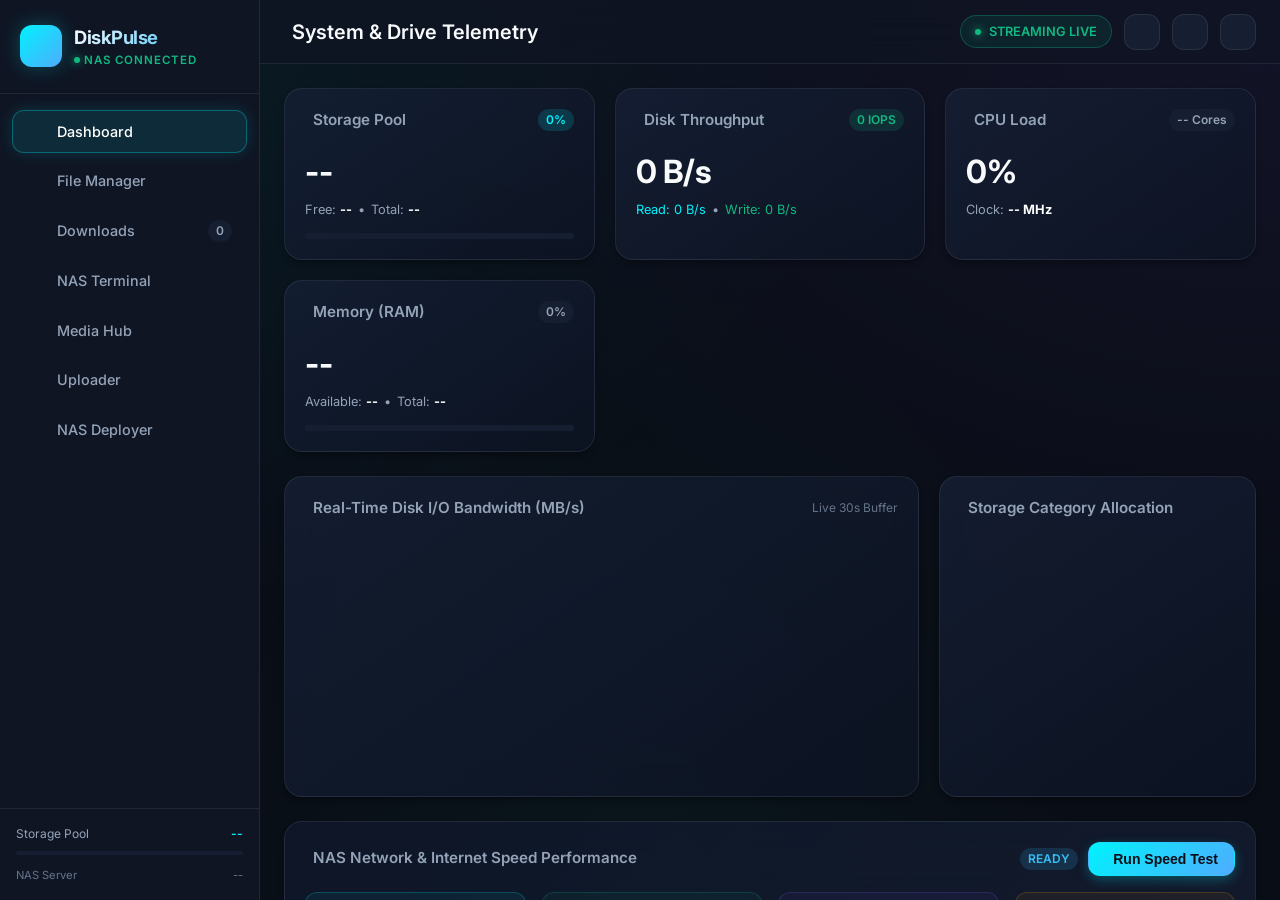
==== commit eb65350d: "added mobile ui support, upload folder, youtube and other sites download support" ====
--- a/frontend/index.html
+++ b/frontend/index.html
@@ -1,27 +1,34 @@
 <!DOCTYPE html>
 <html lang="en">
+
 <head>
   <meta charset="UTF-8">
   <meta name="viewport" content="width=device-width, initial-scale=1.0">
   <title>DiskPulse NAS - Storage Monitor, File Manager & Media Hub</title>
-  
+
   <!-- Fonts -->
   <link rel="preconnect" href="https://fonts.googleapis.com">
   <link rel="preconnect" href="https://fonts.gstatic.com" crossorigin>
-  <link href="https://fonts.googleapis.com/css2?family=Inter:wght@300;400;500;600;700&family=JetBrains+Mono:wght@400;500;600&display=swap" rel="stylesheet">
-  
+  <link
+    href="https://fonts.googleapis.com/css2?family=Inter:wght@300;400;500;600;700&family=JetBrains+Mono:wght@400;500;600&display=swap"
+    rel="stylesheet">
+
   <!-- Lucide Icons -->
   <script src="https://unpkg.com/lucide@latest"></script>
-  
+
   <!-- Chart.js for Telemetry Charts -->
   <script src="https://cdn.jsdelivr.net/npm/chart.js"></script>
-  
+
   <!-- QRCode.js for Mobile Device Uploader -->
   <script src="https://cdnjs.cloudflare.com/ajax/libs/qrcodejs/1.0.0/qrcode.min.js"></script>
+
+  <!-- Favicon -->
+  <link rel="icon" type="image/x-icon" href="https://i.ibb.co/Y4bcfYkY/save-data.png">
 
   <!-- Stylesheet -->
   <link rel="stylesheet" href="css/styles.css">
 </head>
+
 <body>
   <div class="app-container">
     <!-- ================= Sidebar ================= -->
@@ -85,6 +92,9 @@
       </div>
     </aside>
 
+    <!-- Tap-to-close backdrop for the mobile nav drawer -->
+    <div class="sidebar-overlay" id="sidebar-overlay"></div>
+
     <!-- ================= Main Wrapper ================= -->
     <main class="main-wrapper">
       <!-- Topbar -->
@@ -117,7 +127,7 @@
 
       <!-- Views Container -->
       <div class="views-container">
-        
+
         <!-- 1. DASHBOARD VIEW -->
         <section class="view-panel active" id="view-dashboard">
           <!-- Top Telemetry Cards -->
@@ -126,7 +136,8 @@
             <div class="card">
               <div class="card-header">
                 <span class="card-title"><i data-lucide="database"></i> Storage Pool</span>
-                <span class="nav-badge" id="dash-pool-percent" style="background: rgba(0,242,254,0.15); color: var(--accent-cyan);">0%</span>
+                <span class="nav-badge" id="dash-pool-percent"
+                  style="background: rgba(0,242,254,0.15); color: var(--accent-cyan);">0%</span>
               </div>
               <div class="stat-value" id="dash-pool-used">--</div>
               <div class="stat-sub">
@@ -143,13 +154,18 @@
             <div class="card">
               <div class="card-header">
                 <span class="card-title"><i data-lucide="zap"></i> Disk Throughput</span>
-                <span class="nav-badge" id="dash-disk-iops" style="background: rgba(16,185,129,0.15); color: var(--accent-emerald);">0 IOPS</span>
+                <span class="nav-badge" id="dash-disk-iops"
+                  style="background: rgba(16,185,129,0.15); color: var(--accent-emerald);">0 IOPS</span>
               </div>
               <div class="stat-value" id="dash-disk-rw">0 B/s</div>
               <div class="stat-sub">
-                <span style="color: var(--accent-cyan);"><i data-lucide="arrow-down" style="width: 12px; height: 12px; display:inline;"></i> Read: <span id="dash-disk-read">0 B/s</span></span>
+                <span style="color: var(--accent-cyan);"><i data-lucide="arrow-down"
+                    style="width: 12px; height: 12px; display:inline;"></i> Read: <span id="dash-disk-read">0
+                    B/s</span></span>
                 <span>•</span>
-                <span style="color: var(--accent-emerald);"><i data-lucide="arrow-up" style="width: 12px; height: 12px; display:inline;"></i> Write: <span id="dash-disk-write">0 B/s</span></span>
+                <span style="color: var(--accent-emerald);"><i data-lucide="arrow-up"
+                    style="width: 12px; height: 12px; display:inline;"></i> Write: <span id="dash-disk-write">0
+                    B/s</span></span>
               </div>
             </div>
 
@@ -179,7 +195,8 @@
                 <span>Total: <strong id="dash-ram-total" style="color: #fff;">--</strong></span>
               </div>
               <div class="progress-mini" style="margin-top: 14px; height: 6px;">
-                <div class="progress-mini-bar" id="dash-ram-bar" style="width: 0%; background: var(--grad-violet);"></div>
+                <div class="progress-mini-bar" id="dash-ram-bar" style="width: 0%; background: var(--grad-violet);">
+                </div>
               </div>
             </div>
           </div>
@@ -207,78 +224,107 @@
           </div>
 
           <!-- NAS Network & Internet Speed Test Card -->
-          <div class="card" style="margin-bottom: 24px; background: linear-gradient(135deg, rgba(15,23,42,0.85) 0%, rgba(22,32,54,0.7) 100%);">
+          <div class="card"
+            style="margin-bottom: 24px; background: linear-gradient(135deg, rgba(15,23,42,0.85) 0%, rgba(22,32,54,0.7) 100%);">
             <div class="card-header">
               <span class="card-title"><i data-lucide="gauge"></i> NAS Network & Internet Speed Performance</span>
               <div style="display: flex; align-items: center; gap: 10px;">
-                <span class="nav-badge" id="speedtest-status-badge" style="background: rgba(56,189,248,0.15); color: var(--accent-blue);">READY</span>
+                <span class="nav-badge" id="speedtest-status-badge"
+                  style="background: rgba(56,189,248,0.15); color: var(--accent-blue);">READY</span>
                 <button class="btn btn-primary btn-sm" id="btn-run-speedtest">
                   <i data-lucide="play"></i> <span id="btn-run-speedtest-text">Run Speed Test</span>
                 </button>
               </div>
             </div>
 
-            <div style="display: grid; grid-template-columns: repeat(auto-fit, minmax(180px, 1fr)); gap: 16px; margin-top: 12px;">
+            <div
+              style="display: grid; grid-template-columns: repeat(auto-fit, minmax(180px, 1fr)); gap: 16px; margin-top: 12px;">
               <!-- Download Speed -->
-              <div style="background: rgba(0,242,254,0.06); border: 1px solid rgba(0,242,254,0.2); border-radius: var(--radius-md); padding: 14px; display: flex; align-items: center; gap: 14px;">
-                <div style="width: 44px; height: 44px; border-radius: 50%; background: rgba(0,242,254,0.15); display: flex; align-items: center; justify-content: center; color: var(--accent-cyan);">
+              <div
+                style="background: rgba(0,242,254,0.06); border: 1px solid rgba(0,242,254,0.2); border-radius: var(--radius-md); padding: 14px; display: flex; align-items: center; gap: 14px;">
+                <div
+                  style="width: 44px; height: 44px; border-radius: 50%; background: rgba(0,242,254,0.15); display: flex; align-items: center; justify-content: center; color: var(--accent-cyan);">
                   <i data-lucide="download" style="width: 22px; height: 22px;"></i>
                 </div>
                 <div>
-                  <div style="font-size: 0.75rem; color: var(--text-muted); text-transform: uppercase; font-weight: 600;">Download Speed</div>
-                  <div style="font-size: 1.5rem; font-weight: 700; color: var(--accent-cyan);" id="st-download-val">-- <span style="font-size: 0.85rem; font-weight: 500;">Mbps</span></div>
+                  <div
+                    style="font-size: 0.75rem; color: var(--text-muted); text-transform: uppercase; font-weight: 600;">
+                    Download Speed</div>
+                  <div style="font-size: 1.5rem; font-weight: 700; color: var(--accent-cyan);" id="st-download-val">--
+                    <span style="font-size: 0.85rem; font-weight: 500;">Mbps</span></div>
                 </div>
               </div>
 
               <!-- Upload Speed -->
-              <div style="background: rgba(16,185,129,0.06); border: 1px solid rgba(16,185,129,0.2); border-radius: var(--radius-md); padding: 14px; display: flex; align-items: center; gap: 14px;">
-                <div style="width: 44px; height: 44px; border-radius: 50%; background: rgba(16,185,129,0.15); display: flex; align-items: center; justify-content: center; color: var(--accent-emerald);">
+              <div
+                style="background: rgba(16,185,129,0.06); border: 1px solid rgba(16,185,129,0.2); border-radius: var(--radius-md); padding: 14px; display: flex; align-items: center; gap: 14px;">
+                <div
+                  style="width: 44px; height: 44px; border-radius: 50%; background: rgba(16,185,129,0.15); display: flex; align-items: center; justify-content: center; color: var(--accent-emerald);">
                   <i data-lucide="upload" style="width: 22px; height: 22px;"></i>
                 </div>
                 <div>
-                  <div style="font-size: 0.75rem; color: var(--text-muted); text-transform: uppercase; font-weight: 600;">Upload Speed</div>
-                  <div style="font-size: 1.5rem; font-weight: 700; color: var(--accent-emerald);" id="st-upload-val">-- <span style="font-size: 0.85rem; font-weight: 500;">Mbps</span></div>
+                  <div
+                    style="font-size: 0.75rem; color: var(--text-muted); text-transform: uppercase; font-weight: 600;">
+                    Upload Speed</div>
+                  <div style="font-size: 1.5rem; font-weight: 700; color: var(--accent-emerald);" id="st-upload-val">--
+                    <span style="font-size: 0.85rem; font-weight: 500;">Mbps</span></div>
                 </div>
               </div>
 
               <!-- Latency / Ping -->
-              <div style="background: rgba(139,92,246,0.06); border: 1px solid rgba(139,92,246,0.2); border-radius: var(--radius-md); padding: 14px; display: flex; align-items: center; gap: 14px;">
-                <div style="width: 44px; height: 44px; border-radius: 50%; background: rgba(139,92,246,0.15); display: flex; align-items: center; justify-content: center; color: var(--accent-violet);">
+              <div
+                style="background: rgba(139,92,246,0.06); border: 1px solid rgba(139,92,246,0.2); border-radius: var(--radius-md); padding: 14px; display: flex; align-items: center; gap: 14px;">
+                <div
+                  style="width: 44px; height: 44px; border-radius: 50%; background: rgba(139,92,246,0.15); display: flex; align-items: center; justify-content: center; color: var(--accent-violet);">
                   <i data-lucide="activity" style="width: 22px; height: 22px;"></i>
                 </div>
                 <div>
-                  <div style="font-size: 0.75rem; color: var(--text-muted); text-transform: uppercase; font-weight: 600;">Latency / Ping</div>
-                  <div style="font-size: 1.5rem; font-weight: 700; color: var(--accent-violet);" id="st-ping-val">-- <span style="font-size: 0.85rem; font-weight: 500;">ms</span></div>
+                  <div
+                    style="font-size: 0.75rem; color: var(--text-muted); text-transform: uppercase; font-weight: 600;">
+                    Latency / Ping</div>
+                  <div style="font-size: 1.5rem; font-weight: 700; color: var(--accent-violet);" id="st-ping-val">--
+                    <span style="font-size: 0.85rem; font-weight: 500;">ms</span></div>
                 </div>
               </div>
 
               <!-- ISP & Server Info -->
-              <div style="background: rgba(245,158,11,0.06); border: 1px solid rgba(245,158,11,0.2); border-radius: var(--radius-md); padding: 14px; display: flex; align-items: center; gap: 14px;">
-                <div style="width: 44px; height: 44px; border-radius: 50%; background: rgba(245,158,11,0.15); display: flex; align-items: center; justify-content: center; color: var(--accent-amber);">
+              <div
+                style="background: rgba(245,158,11,0.06); border: 1px solid rgba(245,158,11,0.2); border-radius: var(--radius-md); padding: 14px; display: flex; align-items: center; gap: 14px;">
+                <div
+                  style="width: 44px; height: 44px; border-radius: 50%; background: rgba(245,158,11,0.15); display: flex; align-items: center; justify-content: center; color: var(--accent-amber);">
                   <i data-lucide="globe" style="width: 22px; height: 22px;"></i>
                 </div>
                 <div style="overflow: hidden;">
-                  <div style="font-size: 0.75rem; color: var(--text-muted); text-transform: uppercase; font-weight: 600;">ISP & Location</div>
-                  <div style="font-size: 0.9rem; font-weight: 600; color: #fff; white-space: nowrap; overflow: hidden; text-overflow: ellipsis;" id="st-isp-val">--</div>
+                  <div
+                    style="font-size: 0.75rem; color: var(--text-muted); text-transform: uppercase; font-weight: 600;">
+                    ISP & Location</div>
+                  <div
+                    style="font-size: 0.9rem; font-weight: 600; color: #fff; white-space: nowrap; overflow: hidden; text-overflow: ellipsis;"
+                    id="st-isp-val">--</div>
                   <div style="font-size: 0.75rem; color: var(--text-dim);" id="st-server-val">Server: --</div>
                 </div>
               </div>
             </div>
 
-            <div style="display: flex; justify-content: space-between; align-items: center; margin-top: 14px; font-size: 0.75rem; color: var(--text-dim); border-top: 1px solid var(--border-glass); padding-top: 10px;">
-              <span><i data-lucide="clock" style="width: 12px; height: 12px; display: inline;"></i> Last Tested: <strong id="st-last-tested" style="color: var(--text-muted);">Never</strong></span>
+            <div
+              style="display: flex; justify-content: space-between; align-items: center; margin-top: 14px; font-size: 0.75rem; color: var(--text-dim); border-top: 1px solid var(--border-glass); padding-top: 10px;">
+              <span><i data-lucide="clock" style="width: 12px; height: 12px; display: inline;"></i> Last Tested: <strong
+                  id="st-last-tested" style="color: var(--text-muted);">Never</strong></span>
               <span id="st-ip-text">IP: <strong id="st-client-ip" style="color: var(--text-muted);">--</strong></span>
             </div>
           </div>
 
           <!-- S.M.A.R.T. Drive Health & Temperature Telemetry -->
-          <h2 style="font-size: 1.1rem; font-weight: 600; margin-bottom: 14px; display: flex; align-items: center; gap: 8px;">
-            <i data-lucide="shield-check" style="color: var(--accent-emerald);"></i> S.M.A.R.T. Drive Health & Temperature Telemetry
+          <h2
+            style="font-size: 1.1rem; font-weight: 600; margin-bottom: 14px; display: flex; align-items: center; gap: 8px;">
+            <i data-lucide="shield-check" style="color: var(--accent-emerald);"></i> S.M.A.R.T. Drive Health &
+            Temperature Telemetry
           </h2>
           <div class="drives-grid" id="dash-drives-grid"></div>
 
           <!-- System Partitions & Mounts -->
-          <h2 style="font-size: 1.1rem; font-weight: 600; margin: 24px 0 14px; display: flex; align-items: center; gap: 8px;">
+          <h2
+            style="font-size: 1.1rem; font-weight: 600; margin: 24px 0 14px; display: flex; align-items: center; gap: 8px;">
             <i data-lucide="hard-drive" style="color: var(--accent-blue);"></i> Active Mount Points & Partitions
           </h2>
           <div class="card" style="padding: 0; overflow-x: auto;">
@@ -321,11 +367,14 @@
                 <i data-lucide="upload"></i> Upload
               </button>
 
-              <div style="display: flex; gap: 4px; background: var(--bg-secondary); padding: 3px; border-radius: var(--radius-md); border: 1px solid var(--border-glass);">
-                <button class="btn btn-secondary btn-icon" id="fm-toggle-grid" style="width: 32px; height: 32px;" title="Grid View">
+              <div
+                style="display: flex; gap: 4px; background: var(--bg-secondary); padding: 3px; border-radius: var(--radius-md); border: 1px solid var(--border-glass);">
+                <button class="btn btn-secondary btn-icon" id="fm-toggle-grid" style="width: 32px; height: 32px;"
+                  title="Grid View">
                   <i data-lucide="grid"></i>
                 </button>
-                <button class="btn btn-secondary btn-icon" id="fm-toggle-list" style="width: 32px; height: 32px;" title="List View">
+                <button class="btn btn-secondary btn-icon" id="fm-toggle-list" style="width: 32px; height: 32px;"
+                  title="List View">
                   <i data-lucide="list"></i>
                 </button>
               </div>
@@ -333,8 +382,10 @@
           </div>
 
           <!-- Bulk Selection Actions Bar -->
-          <div id="fm-bulk-bar" style="display: none; align-items: center; justify-content: space-between; background: rgba(0,242,254,0.08); border: 1px solid var(--accent-cyan); border-radius: var(--radius-md); padding: 10px 16px; margin-bottom: 16px;">
-            <span style="font-size: 0.85rem; font-weight: 600; color: var(--accent-cyan);" id="fm-bulk-count">0 items selected</span>
+          <div id="fm-bulk-bar"
+            style="display: none; align-items: center; justify-content: space-between; background: rgba(0,242,254,0.08); border: 1px solid var(--accent-cyan); border-radius: var(--radius-md); padding: 10px 16px; margin-bottom: 16px;">
+            <span style="font-size: 0.85rem; font-weight: 600; color: var(--accent-cyan);" id="fm-bulk-count">0 items
+              selected</span>
             <div style="display: flex; gap: 8px;">
               <button class="btn btn-secondary" id="fm-bulk-zip"><i data-lucide="archive"></i> Download ZIP</button>
               <button class="btn btn-secondary" id="fm-bulk-move"><i data-lucide="folder-input"></i> Move</button>
@@ -351,13 +402,13 @@
             <table class="fm-view-list">
               <thead>
                 <tr>
-                  <th style="width: 40px;"><input type="checkbox" id="fm-select-all-checkbox"></th>
-                  <th>Name</th>
-                  <th>Size</th>
-                  <th>Type</th>
-                  <th>Modified</th>
-                  <th>Permissions</th>
-                  <th style="text-align: right;">Actions</th>
+                  <th class="fm-col-select" style="width: 40px;"><input type="checkbox" id="fm-select-all-checkbox"></th>
+                  <th class="fm-col-name">Name</th>
+                  <th class="fm-col-size">Size</th>
+                  <th class="fm-col-type">Type</th>
+                  <th class="fm-col-modified">Modified</th>
+                  <th class="fm-col-perms">Permissions</th>
+                  <th class="fm-col-actions" style="text-align: right;">Actions</th>
                 </tr>
               </thead>
               <tbody id="fm-files-list-tbody"></tbody>
@@ -369,17 +420,22 @@
         <section class="view-panel" id="view-downloads">
           <div class="filemanager-toolbar">
             <div style="display: flex; gap: 8px; flex-wrap: wrap;">
-              <button class="btn btn-primary" id="btn-open-add-download">
-                <i data-lucide="plus-circle"></i> Add URL / Magnet Link
+              <button class="btn btn-primary" id="btn-add-youtube">
+                <i data-lucide="clapperboard"></i> Add Video / Media
               </button>
-            </div>
-            
-            <div class="dl-category-filters" style="display: flex; gap: 6px;">
-              <button class="btn btn-secondary btn-sm active" data-cat="all">All</button>
-              <button class="btn btn-secondary btn-sm" data-cat="media">Media</button>
-              <button class="btn btn-secondary btn-sm" data-cat="iso">ISOs</button>
-              <button class="btn btn-secondary btn-sm" data-cat="documents">Docs</button>
-              <button class="btn btn-secondary btn-sm" data-cat="software">Software</button>
+              <button class="btn btn-secondary" id="btn-add-torrent">
+                <i data-lucide="magnet"></i> Add Torrent
+              </button>
+              <button class="btn btn-secondary" id="btn-add-link">
+                <i data-lucide="link"></i> Add Direct Link
+              </button>
+            </div>
+
+            <div class="dl-type-filters" style="display: flex; gap: 6px;">
+              <button class="btn btn-secondary btn-sm active" data-kind="all">All</button>
+              <button class="btn btn-secondary btn-sm" data-kind="torrent">Torrents</button>
+              <button class="btn btn-secondary btn-sm" data-kind="youtube">Video / Media</button>
+              <button class="btn btn-secondary btn-sm" data-kind="http">Direct Links</button>
             </div>
           </div>
 
@@ -391,11 +447,13 @@
             </div>
             <div class="card" style="padding: 16px;">
               <span class="card-title" style="font-size: 0.8rem;"><i data-lucide="zap"></i> Aggregate Speed</span>
-              <div class="stat-value" id="dl-stat-speed" style="font-size: 1.6rem; color: var(--accent-cyan);">0 B/s</div>
+              <div class="stat-value" id="dl-stat-speed" style="font-size: 1.6rem; color: var(--accent-cyan);">0 B/s
+              </div>
             </div>
             <div class="card" style="padding: 16px;">
               <span class="card-title" style="font-size: 0.8rem;"><i data-lucide="check-circle"></i> Completed</span>
-              <div class="stat-value" id="dl-stat-completed" style="font-size: 1.6rem; color: var(--accent-emerald);">0</div>
+              <div class="stat-value" id="dl-stat-completed" style="font-size: 1.6rem; color: var(--accent-emerald);">0
+              </div>
             </div>
           </div>
 
@@ -403,7 +461,7 @@
           <div class="dl-tasks-container" id="dl-tasks-container">
             <div style="text-align: center; padding: 48px; color: var(--text-dim);">
               <i data-lucide="download-cloud" style="width: 48px; height: 48px; margin-bottom: 12px; opacity: 0.5;"></i>
-              <p>No active downloads. Click "Add URL / Magnet Link" to start a download.</p>
+              <p>No active downloads. Add a video/media link, torrent, or direct link above to get started.</p>
             </div>
           </div>
         </section>
@@ -430,7 +488,8 @@
             <div class="terminal-body" id="term-output"></div>
             <div class="terminal-prompt-line">
               <span class="terminal-prompt-label" id="term-prompt">nasadmin@diskpulse:~$</span>
-              <input type="text" class="terminal-input" id="term-input" autocomplete="off" autocorrect="off" autocapitalize="off" spellcheck="false" autofocus>
+              <input type="text" class="terminal-input" id="term-input" autocomplete="off" autocorrect="off"
+                autocapitalize="off" spellcheck="false" autofocus>
             </div>
           </div>
         </section>
@@ -440,47 +499,124 @@
           <div class="media-hub-layout">
             <!-- Active Player Card -->
             <div class="media-player-card">
-              <!-- Video Screen -->
+              <!-- Video Screen — floating auto-hiding overlay controls -->
               <div class="video-wrapper" id="media-video-container" style="display: none;">
-                <video id="media-video-element" controls playsinline></video>
+                <video id="media-video-element" playsinline></video>
+
+                <!-- Gesture layer: single tap = play/pause, double tap left/right = seek ±10s -->
+                <div class="vp-gesture" id="vp-gesture"></div>
+
+                <!-- Transient center feedback (play / pause) -->
+                <div class="vp-flash" id="vp-flash"><i data-lucide="play"></i></div>
+
+                <!-- Double-tap seek ripples -->
+                <div class="vp-seek-ind vp-seek-ind-left" id="vp-ind-left">
+                  <i data-lucide="rotate-ccw"></i><span>10s</span>
+                </div>
+                <div class="vp-seek-ind vp-seek-ind-right" id="vp-ind-right">
+                  <i data-lucide="rotate-cw"></i><span>10s</span>
+                </div>
+
+                <!-- Top bar: back + title | bookmark · cast -->
+                <div class="vp-topbar" id="vp-topbar">
+                  <div class="vp-topbar-left">
+                    <button class="vp-btn" id="vp-btn-back" title="Back to library"><i data-lucide="arrow-left"></i></button>
+                    <span class="vp-title" id="vp-title"></span>
+                  </div>
+                  <div class="vp-topbar-right">
+                    <button class="vp-btn" id="vp-btn-bookmark" title="Bookmark this position"><i data-lucide="bookmark"></i></button>
+                    <button class="vp-btn" id="vp-btn-cast" title="Cast to device"><i data-lucide="cast"></i></button>
+                  </div>
+                </div>
+
+                <!-- Bottom overlay: scrubber + control rows -->
+                <div class="vp-bottom" id="vp-bottom">
+                  <!-- Row 1 — scrub bar with hover thumbnail preview -->
+                  <div class="vp-seek-row">
+                    <div class="vp-preview" id="vp-preview">
+                      <img id="vp-preview-img" alt="">
+                      <span id="vp-preview-time">0:00</span>
+                    </div>
+                    <div class="vp-seek" id="vp-seek" title="">
+                      <div class="vp-seek-track">
+                        <div class="vp-seek-fill" id="vp-seek-fill"></div>
+                      </div>
+                      <div class="vp-seek-thumb" id="vp-seek-thumb"></div>
+                    </div>
+                  </div>
+
+                  <!-- Row 2 — transport left · quick settings right -->
+                  <div class="vp-controls-row">
+                    <div class="vp-group">
+                      <button class="vp-btn" id="vp-btn-play" title="Play / pause (k)"><i data-lucide="play"></i></button>
+                      <button class="vp-btn" id="vp-btn-prev" title="Previous in playlist"><i data-lucide="skip-back"></i></button>
+                      <button class="vp-btn" id="vp-btn-next" title="Next in playlist"><i data-lucide="skip-forward"></i></button>
+                      <div class="vp-volume">
+                        <button class="vp-btn" id="vp-btn-mute" title="Mute (m)"><i data-lucide="volume-2"></i></button>
+                        <input type="range" class="vp-vol-slider" id="vp-volume" min="0" max="1" step="0.05" value="0.8">
+                      </div>
+                      <span class="vp-time"><span id="vp-cur">0:00</span><span class="vp-time-sep">/</span><span id="vp-dur">0:00</span></span>
+                    </div>
+                    <div class="vp-group">
+                      <button class="vp-btn" id="vp-btn-cc" title="Subtitles (c)"><i data-lucide="captions"></i></button>
+                      <button class="vp-btn vp-btn-speed" id="vp-btn-speed" title="Playback speed"><span id="vp-speed-label">1.0x</span></button>
+                      <button class="vp-btn" id="vp-btn-settings" title="Settings"><i data-lucide="settings"></i></button>
+                      <button class="vp-btn" id="vp-btn-fullscreen" title="Fullscreen (f)"><i data-lucide="maximize"></i></button>
+                    </div>
+                  </div>
+                </div>
+
+                <!-- Consolidated settings menu (speed / audio / subtitles), rendered by JS -->
+                <div class="vp-menu" id="vp-menu"></div>
               </div>
 
               <!-- Audio Wave Visualizer Box -->
               <div class="audio-visualizer-box" id="media-audio-container">
                 <canvas class="visualizer-canvas" id="audio-visualizer-canvas"></canvas>
                 <div style="z-index: 10; text-align: center; padding: 20px;">
-                  <div style="width: 72px; height: 72px; margin: 0 auto 12px; border-radius: 50%; background: var(--grad-violet); display: flex; align-items: center; justify-content: center; box-shadow: var(--shadow-glow-violet);">
+                  <div
+                    style="width: 72px; height: 72px; margin: 0 auto 12px; border-radius: 50%; background: var(--grad-violet); display: flex; align-items: center; justify-content: center; box-shadow: var(--shadow-glow-violet);">
                     <i data-lucide="music" style="width: 36px; height: 36px; color: #fff;"></i>
                   </div>
-                  <h3 id="audio-current-title" style="font-size: 1.1rem; font-weight: 600;">Select a track to stream</h3>
-                  <p id="audio-current-artist" style="font-size: 0.8rem; color: var(--text-muted);">DiskPulse High-Fidelity Audio Engine</p>
+                  <h3 id="audio-current-title" style="font-size: 1.1rem; font-weight: 600;">Select a track to stream
+                  </h3>
+                  <p id="audio-current-artist" style="font-size: 0.8rem; color: var(--text-muted);">DiskPulse
+                    High-Fidelity Audio Engine</p>
                 </div>
                 <audio id="media-audio-element" style="display: none;"></audio>
               </div>
 
-              <!-- Media Player Controls -->
-              <div class="media-controls">
+              <!-- Audio Player Controls (video uses the floating overlay above) -->
+              <div class="media-controls" id="audio-controls">
                 <div class="media-scrub">
-                  <span id="media-current-time" style="font-size: 0.75rem; color: var(--text-dim); min-width: 40px;">0:00</span>
+                  <span id="media-current-time"
+                    style="font-size: 0.75rem; color: var(--text-dim); min-width: 40px;">0:00</span>
                   <input type="range" class="scrub-bar" id="media-seek-bar" min="0" max="100" value="0">
-                  <span id="media-duration" style="font-size: 0.75rem; color: var(--text-dim); min-width: 40px;">0:00</span>
+                  <span id="media-duration"
+                    style="font-size: 0.75rem; color: var(--text-dim); min-width: 40px;">0:00</span>
                 </div>
 
                 <div class="media-buttons-row">
                   <div style="display: flex; align-items: center; gap: 8px;">
-                    <button class="btn btn-secondary btn-icon" id="media-btn-prev"><i data-lucide="skip-back"></i></button>
-                    <button class="btn btn-primary btn-icon" id="media-btn-play" style="width: 42px; height: 42px;"><i data-lucide="play"></i></button>
-                    <button class="btn btn-secondary btn-icon" id="media-btn-next"><i data-lucide="skip-forward"></i></button>
+                    <button class="btn btn-secondary btn-icon" id="media-btn-prev"><i
+                        data-lucide="skip-back"></i></button>
+                    <button class="btn btn-primary btn-icon" id="media-btn-play" style="width: 42px; height: 42px;"><i
+                        data-lucide="play"></i></button>
+                    <button class="btn btn-secondary btn-icon" id="media-btn-next"><i
+                        data-lucide="skip-forward"></i></button>
                   </div>
 
                   <div style="display: flex; align-items: center; gap: 12px;">
                     <i data-lucide="volume-2" style="width: 16px; height: 16px; color: var(--text-muted);"></i>
-                    <input type="range" class="scrub-bar" id="media-volume-bar" min="0" max="1" step="0.05" value="0.8" style="width: 80px;">
+                    <input type="range" class="scrub-bar" id="media-volume-bar" min="0" max="1" step="0.05" value="0.8"
+                      style="width: 80px;">
                     <select class="form-select" id="media-speed-select" style="padding: 4px 8px; font-size: 0.75rem;">
+                      <option value="0.5">0.5x</option>
                       <option value="0.75">0.75x</option>
                       <option value="1" selected>1.0x</option>
                       <option value="1.25">1.25x</option>
                       <option value="1.5">1.5x</option>
+                      <option value="1.75">1.75x</option>
                       <option value="2">2.0x</option>
                     </select>
                   </div>
@@ -492,9 +628,11 @@
             <div class="card" style="display: flex; flex-direction: column; height: calc(100vh - 160px);">
               <div class="card-header">
                 <span class="card-title"><i data-lucide="list-music"></i> Media Storage Library</span>
-                <button class="btn btn-secondary btn-sm" id="media-refresh-btn"><i data-lucide="refresh-cw"></i></button>
-              </div>
-              <div style="flex: 1; overflow-y: auto; display: flex; flex-direction: column; gap: 6px;" id="media-playlist-container"></div>
+                <button class="btn btn-secondary btn-sm" id="media-refresh-btn"><i
+                    data-lucide="refresh-cw"></i></button>
+              </div>
+              <div style="flex: 1; overflow-y: auto; display: flex; flex-direction: column; gap: 6px;"
+                id="media-playlist-container"></div>
             </div>
           </div>
         </section>
@@ -505,7 +643,8 @@
             <div style="display: flex; justify-content: space-between; align-items: center; margin-bottom: 16px;">
               <div>
                 <h2 style="font-size: 1.15rem; font-weight: 600;">Multi-Device Drag & Drop Storage Uploader</h2>
-                <p style="font-size: 0.85rem; color: var(--text-muted);">Upload files directly from this desktop or scan the QR code to upload instantly from your smartphone.</p>
+                <p style="font-size: 0.85rem; color: var(--text-muted);">Upload files directly from this desktop or scan
+                  the QR code to upload instantly from your smartphone.</p>
               </div>
               <button class="btn btn-secondary" id="btn-open-qr-modal">
                 <i data-lucide="qr-code"></i> Connect Phone / Mobile
@@ -514,14 +653,34 @@
 
             <div class="form-group">
               <label class="form-label">Target Storage Folder</label>
-              <input type="text" class="form-input" id="upload-target-path" placeholder="Leave empty for root or e.g. Movies, Music, Documents">
+              <div style="display: flex; flex-wrap: wrap; gap: 8px; align-items: center;">
+                <input type="text" class="form-input" id="upload-target-path"
+                  placeholder="Storage root — click Browse to choose a folder"
+                  style="flex: 1 1 200px; min-width: 0;">
+                <button type="button" class="btn btn-secondary" id="upload-browse-btn" style="flex-shrink: 0;">
+                  <i data-lucide="folder-search"></i> Browse
+                </button>
+                <button type="button" class="btn btn-secondary" id="upload-backup-btn" style="flex-shrink: 0;">
+                  <i data-lucide="shield"></i> Backup
+                </button>
+              </div>
+              <label style="display: flex; align-items: flex-start; gap: 8px; margin-top: 10px; font-size: 0.83rem; color: var(--text-muted); cursor: pointer;">
+                <input type="checkbox" id="upload-sort-type" checked
+                  style="width: 16px; height: 16px; margin-top: 1px; accent-color: var(--accent-cyan); cursor: pointer; flex-shrink: 0;">
+                <span>Sort into type folders (Images, Video, Audio, Documents, Archives, Disk&nbsp;Images, Programs, Other). Uncheck to keep a folder's original structure.</span>
+              </label>
             </div>
 
             <div class="uploader-dropzone" id="uploader-dropzone">
               <input type="file" id="uploader-file-input" multiple style="display: none;">
+              <input type="file" id="uploader-folder-input" webkitdirectory directory multiple style="display: none;">
               <i data-lucide="cloud-upload" class="dropzone-icon"></i>
               <h3 style="font-size: 1.1rem; font-weight: 600; margin-bottom: 6px;">Drag & Drop files here</h3>
-              <p style="font-size: 0.85rem; color: var(--text-muted);">or <span style="color: var(--accent-cyan); font-weight: 600; text-decoration: underline;">browse from your computer</span></p>
+              <p style="font-size: 0.85rem; color: var(--text-muted);">or use the buttons below</p>
+              <div style="margin-top: 14px; display: flex; gap: 10px; justify-content: center; flex-wrap: wrap;">
+                <button type="button" class="btn btn-secondary btn-sm" id="uploader-pick-files"><i data-lucide="file-plus"></i> Add files</button>
+                <button type="button" class="btn btn-secondary btn-sm" id="uploader-pick-folder"><i data-lucide="folder-plus"></i> Add folder</button>
+              </div>
             </div>
           </div>
 
@@ -542,13 +701,16 @@
         <section class="view-panel" id="view-deploy">
           <div class="card" style="margin-bottom: 24px;">
             <div class="card-header">
-              <span class="card-title"><i data-lucide="server"></i> 1-Click NAS Standalone Package & Service Generator</span>
+              <span class="card-title"><i data-lucide="server"></i> 1-Click NAS Standalone Package & Service
+                Generator</span>
             </div>
             <p style="font-size: 0.9rem; color: var(--text-muted); margin-bottom: 20px;">
-              Deploy DiskPulse natively on your Synology DSM 7, TrueNAS SCALE, Ubuntu/Debian Server, or Docker stack with pre-configured persistent mounts.
+              Deploy DiskPulse natively on your Synology DSM 7, TrueNAS SCALE, Ubuntu/Debian Server, or Docker stack
+              with pre-configured persistent mounts.
             </p>
 
-            <div style="display: grid; grid-template-columns: repeat(auto-fit, minmax(220px, 1fr)); gap: 16px; margin-bottom: 20px;">
+            <div
+              style="display: grid; grid-template-columns: repeat(auto-fit, minmax(220px, 1fr)); gap: 16px; margin-bottom: 20px;">
               <div class="form-group">
                 <label class="form-label">Target NAS Operating System</label>
                 <select class="form-select" id="deploy-platform-select">
@@ -579,13 +741,15 @@
                 <i data-lucide="copy"></i> Copy to Clipboard
               </button>
               <div style="flex:1;"></div>
-              <button class="btn btn-danger" id="deploy-btn-reset" onclick="deployResetSetup()" title="Re-run the first-time setup wizard to change your storage drive">
+              <button class="btn btn-danger" id="deploy-btn-reset" onclick="deployResetSetup()"
+                title="Re-run the first-time setup wizard to change your storage drive">
                 <i data-lucide="settings-2"></i> Reset & Reconfigure Storage
               </button>
             </div>
 
             <div style="position: relative;">
-              <textarea class="form-textarea" id="deploy-config-preview" readonly style="font-family: var(--font-mono); font-size: 0.85rem; height: 320px;"></textarea>
+              <textarea class="form-textarea" id="deploy-config-preview" readonly
+                style="font-family: var(--font-mono); font-size: 0.85rem; height: 320px;"></textarea>
             </div>
           </div>
         </section>
@@ -595,7 +759,7 @@
   </div>
 
   <!-- ================= MODALS ================= -->
-  
+
   <!-- Add Download Modal -->
   <div class="modal-backdrop" id="modal-add-download">
     <div class="modal-card">
@@ -603,13 +767,170 @@
         <h3 class="modal-title"><i data-lucide="download-cloud"></i> Add New Download</h3>
         <button class="btn btn-secondary btn-icon modal-close"><i data-lucide="x"></i></button>
       </div>
+
+      <!-- Download type tabs — each type gets its own form -->
+      <div class="dl-modal-tabs">
+        <button type="button" class="dl-modal-tab active" data-dltab="youtube">
+          <i data-lucide="clapperboard"></i> Video / Media
+        </button>
+        <button type="button" class="dl-modal-tab" data-dltab="torrent">
+          <i data-lucide="magnet"></i> Torrent
+        </button>
+        <button type="button" class="dl-modal-tab" data-dltab="link">
+          <i data-lucide="link"></i> Direct Link
+        </button>
+      </div>
+
       <div class="modal-body">
+        <!-- ===== Video / Media pane (yt-dlp: 1,800+ sites) ===== -->
+        <div class="dl-modal-pane" id="dl-pane-youtube">
+          <div class="form-group">
+            <label class="form-label">Video URL</label>
+            <div style="display: flex; gap: 8px; flex-wrap: wrap;">
+              <input type="text" class="form-input" id="modal-dl-url" style="flex: 1 1 180px; min-width: 0;"
+                placeholder="Paste a link — YouTube, Instagram, X, Vimeo, TikTok, Reddit… (1,800+ sites)">
+              <button class="btn btn-secondary" id="modal-dl-fetch" title="Fetch available video/audio qualities">
+                <i data-lucide="search"></i> Fetch formats
+              </button>
+            </div>
+            <div id="modal-dl-probe-msg"
+              style="font-size: 0.75rem; color: var(--text-dim); margin-top: 6px; display: none;"></div>
+            <div style="font-size: 0.72rem; color: var(--text-dim); margin-top: 6px; line-height: 1.5;">
+              <i data-lucide="info" style="width: 12px; height: 12px; vertical-align: -1px;"></i>
+              Works with YouTube, Instagram, X, Facebook, Vimeo, Dailymotion, TikTok, Reddit, Twitch, SoundCloud
+              &amp; 1,800+ more via <code>yt-dlp</code>. Login-only or DRM-protected videos may need you signed in
+              on this machine (DiskPulse reuses your browser cookies).
+            </div>
+          </div>
+
+        <!-- Media preview + quality picker (revealed for media links / after probe) -->
+        <div id="modal-dl-media-options" style="display: none;">
+          <div id="modal-dl-preview"
+            style="display: none; gap: 12px; align-items: center; padding: 10px; background: rgba(255,255,255,0.03); border-radius: 10px; margin-bottom: 14px;">
+            <img id="modal-dl-thumb" src="" alt=""
+              style="width: 120px; height: 68px; object-fit: cover; border-radius: 6px; flex-shrink: 0; background: #0f172a;">
+            <div style="min-width: 0;">
+              <div id="modal-dl-title"
+                style="font-weight: 600; color: #fff; font-size: 0.85rem; overflow: hidden; text-overflow: ellipsis; display: -webkit-box; -webkit-line-clamp: 2; -webkit-box-orient: vertical;">
+              </div>
+              <div id="modal-dl-meta" style="font-size: 0.75rem; color: var(--text-dim); margin-top: 3px;"></div>
+            </div>
+          </div>
+
+          <div class="form-group">
+            <label class="form-label">Download as</label>
+            <div style="display: flex; gap: 8px;">
+              <button type="button" class="btn btn-secondary btn-sm dl-mode-btn active" data-mode="video"
+                style="flex: 1;"><i data-lucide="video"></i> Video</button>
+              <button type="button" class="btn btn-secondary btn-sm dl-mode-btn" data-mode="audio" style="flex: 1;"><i
+                  data-lucide="music"></i> Audio only</button>
+            </div>
+          </div>
+
+          <div class="form-group" id="modal-dl-video-row">
+            <label class="form-label">Video quality</label>
+            <select class="form-select" id="modal-dl-quality">
+              <option value="best">Best available</option>
+              <option value="2160">2160p (4K)</option>
+              <option value="1440">1440p (2K)</option>
+              <option value="1080">1080p (Full HD)</option>
+              <option value="720">720p (HD)</option>
+              <option value="480">480p</option>
+              <option value="360">360p</option>
+            </select>
+          </div>
+
+          <div class="form-group" id="modal-dl-audio-row" style="display: none;">
+            <div style="display: flex; gap: 10px;">
+              <div style="flex: 1;">
+                <label class="form-label">Audio format</label>
+                <select class="form-select" id="modal-dl-audio-format">
+                  <option value="mp3">MP3</option>
+                  <option value="m4a">M4A (AAC)</option>
+                  <option value="opus">Opus</option>
+                  <option value="flac">FLAC (lossless)</option>
+                  <option value="wav">WAV (lossless)</option>
+                </select>
+              </div>
+              <div style="flex: 1;" id="modal-dl-bitrate-wrap">
+                <label class="form-label">Bitrate</label>
+                <select class="form-select" id="modal-dl-audio-bitrate">
+                  <option value="320">320 kbps</option>
+                  <option value="256">256 kbps</option>
+                  <option value="192" selected>192 kbps</option>
+                  <option value="128">128 kbps</option>
+                  <option value="96">96 kbps</option>
+                </select>
+              </div>
+            </div>
+          </div>
+
+          <div id="modal-dl-ffmpeg-warn"
+            style="display: none; font-size: 0.75rem; color: var(--accent-amber); background: rgba(245,158,11,0.1); border: 1px solid rgba(245,158,11,0.25); border-radius: 8px; padding: 8px 10px; margin-bottom: 4px;">
+          </div>
+        </div>
+
+          <!-- yt-dlp health / update strip -->
+          <div id="modal-dl-ytdlp-strip"
+            style="display: none; align-items: center; justify-content: space-between; gap: 10px; font-size: 0.72rem; color: var(--text-dim); border-top: 1px solid rgba(255,255,255,0.06); padding-top: 10px; margin-top: 4px;">
+            <span id="modal-dl-ytdlp-status">Checking yt-dlp…</span>
+            <button class="btn btn-secondary btn-sm" id="modal-dl-ytdlp-update" style="display: none;"><i
+                data-lucide="refresh-cw"></i> Update yt-dlp</button>
+          </div>
+        </div>
+
+        <!-- ===== Torrent pane ===== -->
+        <div class="dl-modal-pane" id="dl-pane-torrent" style="display: none;">
+          <div class="form-group">
+            <label class="form-label">Magnet Link or .torrent URL</label>
+            <input type="text" class="form-input" id="modal-dl-torrent-url"
+              placeholder="magnet:?xt=urn:btih:… or https://example.com/file.torrent">
+            <div style="font-size: 0.72rem; color: var(--text-dim); margin-top: 8px; line-height: 1.5;">
+              <i data-lucide="info" style="width: 12px; height: 12px; display: inline; vertical-align: -1px;"></i>
+              Multi-file torrents list every member file inside the download card with its own progress bar.
+              Uses the built-in BitTorrent engine (aria2c daemon as fallback when configured).
+            </div>
+          </div>
+        </div>
+
+        <!-- ===== Direct Link pane ===== -->
+        <div class="dl-modal-pane" id="dl-pane-link" style="display: none;">
+          <div class="form-group">
+            <label class="form-label">Direct File URL</label>
+            <input type="text" class="form-input" id="modal-dl-link-url"
+              placeholder="https://example.com/file.iso">
+            <div style="font-size: 0.72rem; color: var(--text-dim); margin-top: 8px; line-height: 1.5;">
+              <i data-lucide="info" style="width: 12px; height: 12px; display: inline; vertical-align: -1px;"></i>
+              Any HTTP/HTTPS file link — resumable, chunked download. The filename is read from the server
+              response when available.
+            </div>
+          </div>
+        </div>
+
+        <!-- Shared destination options -->
         <div class="form-group">
-          <label class="form-label">Download URL or Magnet URI</label>
-          <input type="text" class="form-input" id="modal-dl-url" placeholder="https://example.com/file.iso or magnet:?xt=urn:btih:...">
+          <label class="form-label">Save Folder (Optional)</label>
+          <div style="display: flex; flex-wrap: wrap; gap: 8px; align-items: center;">
+            <input type="text" class="form-input" id="modal-dl-custom-dir"
+              placeholder="Downloads — click Browse to choose a folder"
+              style="flex: 1 1 180px; min-width: 0;">
+            <button type="button" class="btn btn-secondary" id="modal-dl-browse-btn" style="flex-shrink: 0;">
+              <i data-lucide="folder-search"></i> Browse
+            </button>
+            <button type="button" class="btn btn-secondary" id="modal-dl-backup-btn" style="flex-shrink: 0;">
+              <i data-lucide="shield"></i> Backup
+            </button>
+          </div>
         </div>
         <div class="form-group">
-          <label class="form-label">Category (Auto-sorts into target NAS folder)</label>
+          <label style="display: flex; align-items: flex-start; gap: 8px; font-size: 0.83rem; color: var(--text-muted); cursor: pointer; margin: 0;">
+            <input type="checkbox" id="modal-dl-sort-type" checked
+              style="width: 16px; height: 16px; margin-top: 1px; accent-color: var(--accent-cyan); cursor: pointer; flex-shrink: 0;">
+            <span>Sort into type folders (Images, Video, Audio, Documents, Archives, Disk&nbsp;Images, Programs, Other). Uncheck to use the category below instead.</span>
+          </label>
+        </div>
+        <div class="form-group">
+          <label class="form-label">Category (used when type-sorting is off)</label>
           <select class="form-select" id="modal-dl-category">
             <option value="downloads">Auto-detect from extension</option>
             <option value="media">Media (Movies / Shows / Music)</option>
@@ -619,10 +940,6 @@
             <option value="backups">Backups</option>
           </select>
         </div>
-        <div class="form-group">
-          <label class="form-label">Custom Save Subdirectory (Optional)</label>
-          <input type="text" class="form-input" id="modal-dl-custom-dir" placeholder="e.g. Movies/SciFi">
-        </div>
       </div>
       <div class="modal-footer">
         <button class="btn btn-secondary modal-close">Cancel</button>
@@ -651,6 +968,117 @@
     </div>
   </div>
 
+  <!-- Rename Modal -->
+  <div class="modal-backdrop" id="modal-rename">
+    <div class="modal-card">
+      <div class="modal-header">
+        <h3 class="modal-title"><i data-lucide="edit-2"></i> Rename item</h3>
+        <button class="btn btn-secondary btn-icon modal-close"><i data-lucide="x"></i></button>
+      </div>
+      <div class="modal-body">
+        <div class="form-group">
+          <label class="form-label">New name</label>
+          <input type="text" class="form-input" id="modal-rename-input" autocomplete="off" spellcheck="false">
+        </div>
+      </div>
+      <div class="modal-footer">
+        <button class="btn btn-secondary modal-close">Cancel</button>
+        <button class="btn btn-primary" id="modal-rename-submit"><i data-lucide="check"></i> Rename</button>
+      </div>
+    </div>
+  </div>
+
+  <!-- Move / Copy Destination Picker Modal -->
+  <div class="modal-backdrop" id="modal-dest-picker">
+    <div class="modal-card">
+      <div class="modal-header">
+        <h3 class="modal-title" id="dest-picker-title"><i data-lucide="folder-input"></i> Move items</h3>
+        <button class="btn btn-secondary btn-icon modal-close"><i data-lucide="x"></i></button>
+      </div>
+      <div class="modal-body">
+        <p id="dest-picker-desc" style="font-size: 0.8rem; color: var(--text-dim); margin: 0 0 10px;"></p>
+        <div id="dest-picker-breadcrumbs"
+          style="display: flex; flex-wrap: wrap; align-items: center; gap: 4px; font-size: 0.8rem; padding: 8px 10px; background: rgba(255,255,255,0.03); border: 1px solid var(--border-glass); border-radius: var(--radius-md); margin-bottom: 8px;"></div>
+        <div id="dest-picker-list"
+          style="max-height: 320px; overflow-y: auto; border: 1px solid var(--border-glass); border-radius: var(--radius-md);"></div>
+      </div>
+      <div class="modal-footer">
+        <span id="dest-picker-warn" style="font-size: 0.75rem; color: var(--accent-amber); margin-right: auto;"></span>
+        <button class="btn btn-secondary modal-close">Cancel</button>
+        <button class="btn btn-primary" id="dest-picker-confirm"><i data-lucide="check"></i> <span id="dest-picker-confirm-label">Move here</span></button>
+      </div>
+    </div>
+  </div>
+
+  <!-- Reusable Folder Picker Modal (uploader + download destination) -->
+  <div class="modal-backdrop" id="modal-folder-picker">
+    <div class="modal-card">
+      <div class="modal-header">
+        <h3 class="modal-title" id="fp-title"><i data-lucide="folder-search"></i> Choose folder</h3>
+        <button class="btn btn-secondary btn-icon modal-close"><i data-lucide="x"></i></button>
+      </div>
+      <div class="modal-body">
+        <div id="fp-breadcrumbs"
+          style="display: flex; flex-wrap: wrap; align-items: center; gap: 4px; font-size: 0.8rem; padding: 8px 10px; background: rgba(255,255,255,0.03); border: 1px solid var(--border-glass); border-radius: var(--radius-md); margin-bottom: 8px;"></div>
+        <div id="fp-list"
+          style="max-height: 300px; overflow-y: auto; border: 1px solid var(--border-glass); border-radius: var(--radius-md);"></div>
+        <div style="display: flex; flex-wrap: wrap; gap: 8px; margin-top: 10px;">
+          <input type="text" class="form-input" id="fp-newfolder-input" placeholder="New subfolder name…"
+            autocomplete="off" spellcheck="false" style="flex: 1 1 160px; min-width: 0;">
+          <button class="btn btn-secondary" id="fp-newfolder-btn" style="flex-shrink: 0;"><i data-lucide="folder-plus"></i> Create</button>
+        </div>
+      </div>
+      <div class="modal-footer">
+        <span style="font-size: 0.75rem; color: var(--text-dim); margin-right: auto; overflow: hidden; text-overflow: ellipsis; white-space: nowrap;">Selected: <span id="fp-current" style="color: var(--accent-cyan); font-family: var(--font-mono);">/ (storage root)</span></span>
+        <button class="btn btn-secondary modal-close">Cancel</button>
+        <button class="btn btn-primary" id="fp-confirm"><i data-lucide="check"></i> <span id="fp-confirm-label">Select this folder</span></button>
+      </div>
+    </div>
+  </div>
+
+  <!-- Transfer Progress Modal (live move / copy progress) -->
+  <div class="modal-backdrop" id="modal-transfer-progress">
+    <div class="modal-card" style="max-width: 460px;">
+      <div class="modal-header">
+        <h3 class="modal-title" id="transfer-title"><i data-lucide="folder-input"></i> Moving…</h3>
+        <button class="btn btn-secondary btn-icon modal-close"><i data-lucide="x"></i></button>
+      </div>
+      <div class="modal-body">
+        <div class="dl-progress-bar" style="margin-bottom: 10px;">
+          <div class="dl-progress-fill" id="transfer-bar" style="width: 0%;"></div>
+        </div>
+        <div style="display: flex; justify-content: space-between; align-items: baseline; font-size: 0.8rem; margin-bottom: 8px;">
+          <span id="transfer-percent" style="color: var(--text-main); font-weight: 600;">0%</span>
+          <span id="transfer-speed" style="color: var(--text-dim); font-size: 0.75rem;"></span>
+        </div>
+        <div id="transfer-current"
+          style="font-size: 0.78rem; color: var(--text-dim); overflow: hidden; text-overflow: ellipsis; white-space: nowrap; margin-bottom: 6px;"></div>
+        <div id="transfer-detail" style="font-size: 0.75rem; color: var(--text-dim);"></div>
+      </div>
+      <div class="modal-footer">
+        <span style="font-size: 0.72rem; color: var(--text-dim); margin-right: auto;">Runs in the background — safe to close.</span>
+        <button class="btn btn-secondary modal-close">Hide</button>
+      </div>
+    </div>
+  </div>
+
+  <!-- Generic Confirm Modal (deletes, destructive actions) -->
+  <div class="modal-backdrop" id="modal-confirm">
+    <div class="modal-card" style="max-width: 440px;">
+      <div class="modal-header">
+        <h3 class="modal-title" id="confirm-title"><i data-lucide="alert-triangle"></i> Confirm</h3>
+        <button class="btn btn-secondary btn-icon modal-close"><i data-lucide="x"></i></button>
+      </div>
+      <div class="modal-body">
+        <p id="confirm-message" style="font-size: 0.9rem; color: var(--text-main); margin: 0; line-height: 1.5;"></p>
+      </div>
+      <div class="modal-footer">
+        <button class="btn btn-secondary" id="confirm-cancel-btn">Cancel</button>
+        <button class="btn btn-danger" id="confirm-ok-btn"><i data-lucide="check"></i> <span id="confirm-ok-label">Confirm</span></button>
+      </div>
+    </div>
+  </div>
+
   <!-- New File / Code Editor Modal -->
   <div class="modal-backdrop" id="modal-file-editor">
     <div class="modal-card modal-large">
@@ -665,7 +1093,8 @@
         </div>
         <div class="form-group">
           <label class="form-label">Content</label>
-          <textarea class="form-textarea" id="editor-content" style="height: 350px; font-family: var(--font-mono); font-size: 0.85rem;"></textarea>
+          <textarea class="form-textarea" id="editor-content"
+            style="height: 350px; font-family: var(--font-mono); font-size: 0.85rem;"></textarea>
         </div>
       </div>
       <div class="modal-footer">
@@ -682,8 +1111,10 @@
         <h3 class="modal-title" id="lightbox-title">Image Viewer</h3>
         <button class="btn btn-secondary btn-icon modal-close"><i data-lucide="x"></i></button>
       </div>
-      <div class="modal-body" style="display: flex; align-items: center; justify-content: center; overflow: hidden; padding: 10px;">
-        <img id="lightbox-img" src="" alt="Preview" style="max-width: 100%; max-height: 70vh; object-fit: contain; border-radius: var(--radius-md);">
+      <div class="modal-body"
+        style="display: flex; align-items: center; justify-content: center; overflow: hidden; padding: 10px;">
+        <img id="lightbox-img" src="" alt="Preview"
+          style="max-width: 100%; max-height: 70vh; object-fit: contain; border-radius: var(--radius-md);">
       </div>
     </div>
   </div>
@@ -697,10 +1128,14 @@
       </div>
       <div class="modal-body" style="display: flex; flex-direction: column; align-items: center; gap: 16px;">
         <p style="font-size: 0.85rem; color: var(--text-muted);">
-          Scan this QR code with your iPhone or Android camera to open DiskPulse on your local network and upload photos/videos directly to your NAS.
+          Scan this QR code with your iPhone or Android camera to open DiskPulse on your local network and upload
+          photos/videos directly to your NAS.
         </p>
-        <div id="qrcode-container" style="padding: 16px; background: #fff; border-radius: var(--radius-md); width: 200px; height: 200px; display: flex; align-items: center; justify-content: center;"></div>
-        <span id="mobile-qr-url" style="font-size: 0.8rem; color: var(--accent-cyan); font-family: var(--font-mono); word-break: break-all;">http://...</span>
+        <div id="qrcode-container"
+          style="padding: 16px; background: #fff; border-radius: var(--radius-md); width: 200px; height: 200px; display: flex; align-items: center; justify-content: center;">
+        </div>
+        <span id="mobile-qr-url"
+          style="font-size: 0.8rem; color: var(--accent-cyan); font-family: var(--font-mono); word-break: break-all;">http://...</span>
       </div>
       <div class="modal-footer" style="justify-content: center;">
         <button class="btn btn-secondary modal-close">Done</button>
@@ -710,6 +1145,7 @@
 
   <!-- Scripts -->
   <script src="js/api.js"></script>
+  <script src="js/folder_picker.js"></script>
   <script src="js/dashboard.js"></script>
   <script src="js/file_manager.js"></script>
   <script src="js/download_manager.js"></script>
@@ -719,4 +1155,5 @@
   <script src="js/nas_generator.js"></script>
   <script src="js/app.js"></script>
 </body>
-</html>
+
+</html>
--- a/frontend/css/styles.css
+++ b/frontend/css/styles.css
@@ -92,8 +92,21 @@
 .app-container {
   display: flex;
   height: 100vh;
+  height: 100dvh;
   width: 100vw;
   overflow: hidden;
+}
+
+/* Mobile drawer backdrop (only visible when the sidebar is open on small screens) */
+.sidebar-overlay {
+  display: none;
+  position: fixed;
+  inset: 0;
+  background: rgba(2, 6, 16, 0.55);
+  backdrop-filter: blur(2px);
+  z-index: 45;
+  opacity: 0;
+  transition: opacity 0.3s ease;
 }
 
 /* ==========================================================================
@@ -288,6 +301,8 @@
   display: flex;
   align-items: center;
   gap: 16px;
+  flex: 1 1 auto;
+  min-width: 0;
 }
 
 .mobile-menu-btn {
@@ -296,6 +311,7 @@
   border: none;
   color: var(--text-main);
   cursor: pointer;
+  flex-shrink: 0;
 }
 
 .view-title {
@@ -305,12 +321,22 @@
   display: flex;
   align-items: center;
   gap: 8px;
+  min-width: 0;
+  white-space: nowrap;
+  overflow: hidden;
+  text-overflow: ellipsis;
+}
+
+.view-title i,
+.view-title svg {
+  flex-shrink: 0;
 }
 
 .topbar-right {
   display: flex;
   align-items: center;
   gap: 12px;
+  flex-shrink: 0;
 }
 
 .live-pill {
@@ -725,6 +751,102 @@
   box-shadow: 0 0 12px rgba(0, 242, 254, 0.2);
 }
 
+/* ---- Per-item actions menu (grid ⋮ button / right-click) ---- */
+.fm-item-menu-btn {
+  position: absolute;
+  top: 6px;
+  right: 6px;
+  width: 26px;
+  height: 26px;
+  display: inline-flex;
+  align-items: center;
+  justify-content: center;
+  border: none;
+  border-radius: 50%;
+  background: transparent;
+  color: var(--text-dim);
+  cursor: pointer;
+  opacity: 0;
+  transition: opacity 0.15s, background 0.15s, color 0.15s;
+  z-index: 2;
+}
+
+.file-item-grid:hover .fm-item-menu-btn,
+.file-item-grid.selected .fm-item-menu-btn,
+.fm-item-menu-btn:focus-visible {
+  opacity: 1;
+}
+
+.fm-item-menu-btn:hover {
+  background: rgba(255, 255, 255, 0.12);
+  color: var(--text-main);
+}
+
+.fm-item-menu-btn svg {
+  width: 16px;
+  height: 16px;
+}
+
+.fm-ctx-menu {
+  position: fixed;
+  z-index: 9999;
+  min-width: 190px;
+  display: none;
+  flex-direction: column;
+  padding: 6px;
+  background: rgba(10, 15, 28, 0.96);
+  border: 1px solid rgba(255, 255, 255, 0.1);
+  border-radius: 12px;
+  box-shadow: 0 12px 40px rgba(0, 0, 0, 0.6);
+  backdrop-filter: blur(16px);
+  color: #fff;
+}
+
+.fm-ctx-menu.fm-ctx-on {
+  display: flex;
+}
+
+.fm-ctx-menu button {
+  display: flex;
+  align-items: center;
+  gap: 8px;
+  width: 100%;
+  padding: 8px 10px;
+  border: none;
+  background: transparent;
+  color: #e2e8f0;
+  border-radius: 8px;
+  cursor: pointer;
+  font-size: 0.8rem;
+  font-family: inherit;
+  text-align: left;
+}
+
+.fm-ctx-menu button:hover {
+  background: rgba(255, 255, 255, 0.08);
+}
+
+.fm-ctx-menu button svg {
+  width: 15px;
+  height: 15px;
+  flex-shrink: 0;
+  color: var(--accent-cyan);
+}
+
+.fm-ctx-menu .fm-ctx-danger {
+  color: var(--accent-rose);
+}
+
+.fm-ctx-menu .fm-ctx-danger svg {
+  color: var(--accent-rose);
+}
+
+.fm-ctx-sep {
+  height: 1px;
+  margin: 5px 8px;
+  background: rgba(255, 255, 255, 0.08);
+}
+
 .file-icon-wrap {
   width: 48px;
   height: 48px;
@@ -796,6 +918,16 @@
   background: rgba(0, 242, 254, 0.12);
 }
 
+/* Secondary size · modified line under a filename. Redundant on desktop
+   (those columns are visible), so it's hidden until a phone hides them. */
+.fm-row-meta {
+  display: none;
+  font-size: 0.72rem;
+  color: var(--text-dim);
+  white-space: normal;
+  margin-top: 2px;
+}
+
 /* ==========================================================================
    Download Manager
    ========================================================================== */
@@ -872,6 +1004,215 @@
   display: flex;
   align-items: center;
   gap: 6px;
+}
+
+.dl-task-title {
+  flex-wrap: wrap;
+  row-gap: 4px;
+  min-width: 0;
+}
+
+/* --- Add Download modal: type tabs (YouTube / Torrent / Direct Link) --- */
+#modal-add-download .modal-header {
+  border-bottom: none;
+  padding-bottom: 10px;
+}
+
+.dl-modal-tabs {
+  display: flex;
+  gap: 4px;
+  padding: 0 20px;
+  border-bottom: 1px solid var(--border-glass);
+}
+
+.dl-modal-tab {
+  display: inline-flex;
+  align-items: center;
+  gap: 7px;
+  padding: 10px 14px;
+  background: transparent;
+  border: none;
+  border-bottom: 2px solid transparent;
+  margin-bottom: -1px;
+  color: var(--text-dim);
+  font-size: 0.82rem;
+  font-weight: 600;
+  font-family: inherit;
+  cursor: pointer;
+  transition: color 0.15s, border-color 0.15s;
+}
+
+.dl-modal-tab svg {
+  width: 15px;
+  height: 15px;
+}
+
+.dl-modal-tab:hover {
+  color: var(--text-main);
+}
+
+.dl-modal-tab.active {
+  color: var(--accent-cyan);
+  border-bottom-color: var(--accent-cyan);
+}
+
+/* --- Torrent card: per-file progress list --- */
+.dl-card-torrent {
+  border-left: 3px solid rgba(139, 92, 246, 0.45);
+}
+
+.dl-files-section {
+  background: var(--bg-tertiary);
+  border: 1px solid var(--border-glass);
+  border-radius: var(--radius-md);
+  overflow: hidden;
+}
+
+.dl-files-toggle {
+  display: flex;
+  align-items: center;
+  gap: 8px;
+  width: 100%;
+  padding: 8px 12px;
+  background: transparent;
+  border: none;
+  color: var(--text-main);
+  font-size: 0.78rem;
+  font-weight: 600;
+  font-family: inherit;
+  cursor: pointer;
+}
+
+.dl-files-toggle:hover {
+  background: rgba(255, 255, 255, 0.04);
+}
+
+.dl-files-folder {
+  margin-left: auto;
+  font-weight: 400;
+  font-size: 0.72rem;
+  color: var(--text-dim);
+  display: inline-flex;
+  align-items: center;
+  gap: 4px;
+}
+
+.dl-files-list {
+  display: flex;
+  flex-direction: column;
+  max-height: 260px;
+  overflow-y: auto;
+  border-top: 1px solid var(--border-glass);
+}
+
+.dl-file-row {
+  display: grid;
+  grid-template-columns: 16px minmax(0, 1fr) 120px 70px 42px;
+  align-items: center;
+  gap: 10px;
+  padding: 6px 12px;
+  font-size: 0.75rem;
+}
+
+.dl-file-row + .dl-file-row {
+  border-top: 1px solid rgba(255, 255, 255, 0.04);
+}
+
+.dl-file-icon {
+  width: 14px;
+  height: 14px;
+  color: var(--text-dim);
+}
+
+.dl-file-name {
+  overflow: hidden;
+  text-overflow: ellipsis;
+  white-space: nowrap;
+  color: var(--text-main);
+}
+
+.dl-file-progress {
+  height: 5px;
+  background: rgba(255, 255, 255, 0.07);
+  border-radius: var(--radius-full);
+  overflow: hidden;
+}
+
+.dl-file-progress-fill {
+  height: 100%;
+  background: var(--grad-primary);
+  border-radius: var(--radius-full);
+  transition: width 0.3s ease;
+}
+
+.dl-file-progress-fill.completed {
+  background: var(--grad-emerald);
+}
+
+.dl-file-size {
+  color: var(--text-dim);
+  text-align: right;
+}
+
+.dl-file-pct {
+  color: var(--accent-cyan);
+  text-align: right;
+  font-weight: 600;
+}
+
+.dl-file-unselected {
+  opacity: 0.45;
+}
+
+.dl-file-more {
+  padding: 8px 12px;
+  font-size: 0.72rem;
+  color: var(--text-dim);
+}
+
+.dl-files-list .dl-file-more {
+  border-top: 1px solid rgba(255, 255, 255, 0.04);
+}
+
+/* --- YouTube / media card: thumbnail + picked quality --- */
+.dl-card-media {
+  border-left: 3px solid rgba(0, 242, 254, 0.4);
+}
+
+.dl-media-body {
+  display: flex;
+  gap: 14px;
+  align-items: flex-start;
+}
+
+.dl-card-thumb {
+  width: 128px;
+  height: 72px;
+  object-fit: cover;
+  border-radius: 8px;
+  flex-shrink: 0;
+  background: var(--bg-tertiary);
+}
+
+.dl-card-thumb-empty {
+  display: flex;
+  align-items: center;
+  justify-content: center;
+  color: var(--text-dim);
+}
+
+@media (max-width: 720px) {
+  .dl-file-row {
+    grid-template-columns: 16px minmax(0, 1fr) 60px 40px;
+  }
+
+  .dl-file-progress {
+    display: none;
+  }
+
+  .dl-media-body {
+    flex-direction: column;
+  }
 }
 
 /* ==========================================================================
@@ -998,6 +1339,11 @@
   overflow: hidden;
   display: flex;
   flex-direction: column;
+  /* The playlist column fixes the grid row height (calc(100vh - 160px));
+     without this the card stretches to match it, and in video mode — where
+     the audio box & controls are hidden — that leaves a dead strip below
+     the 16:9 video. Size to content instead. */
+  align-self: start;
 }
 
 .video-wrapper {
@@ -1008,12 +1354,532 @@
   display: flex;
   align-items: center;
   justify-content: center;
+  user-select: none;
+  -webkit-user-select: none;
 }
 
 .video-wrapper video {
   width: 100%;
   height: 100%;
   object-fit: contain;
+}
+
+/* Video mode hides the audio control card; audio mode hides nothing extra. */
+.media-player-card.vp-video-mode .media-controls {
+  display: none;
+}
+
+/* ---- Floating overlay controls (auto-hide during playback) ---- */
+.video-wrapper.vp-cursor-hidden {
+  cursor: none;
+}
+
+.vp-topbar,
+.vp-bottom {
+  position: absolute;
+  left: 0;
+  right: 0;
+  z-index: 20;
+  display: flex;
+  flex-direction: column;
+  justify-content: center;
+  transition: opacity 0.25s ease, transform 0.25s ease;
+}
+
+.vp-topbar {
+  top: 0;
+  flex-direction: row;
+  align-items: center;
+  justify-content: space-between;
+  gap: 12px;
+  padding: 10px 14px;
+  background: linear-gradient(180deg, rgba(0, 0, 0, 0.75) 0%, rgba(0, 0, 0, 0.35) 55%, transparent 100%);
+}
+
+.vp-bottom {
+  bottom: 0;
+  padding: 26px 14px 8px;
+  background: linear-gradient(0deg, rgba(0, 0, 0, 0.82) 0%, rgba(0, 0, 0, 0.45) 55%, transparent 100%);
+}
+
+.video-wrapper.vp-hidden .vp-topbar,
+.video-wrapper.vp-hidden .vp-bottom {
+  opacity: 0;
+  pointer-events: none;
+}
+
+.video-wrapper.vp-hidden .vp-topbar {
+  transform: translateY(-10px);
+}
+
+.video-wrapper.vp-hidden .vp-bottom {
+  transform: translateY(10px);
+}
+
+.vp-topbar-left,
+.vp-topbar-right {
+  display: flex;
+  align-items: center;
+  gap: 4px;
+  min-width: 0;
+}
+
+.vp-title {
+  font-size: 0.9rem;
+  font-weight: 600;
+  color: #fff;
+  text-shadow: 0 1px 4px rgba(0, 0, 0, 0.6);
+  overflow: hidden;
+  text-overflow: ellipsis;
+  white-space: nowrap;
+}
+
+/* Uniform ghost buttons — no contrasting filled containers */
+.vp-btn {
+  display: inline-flex;
+  align-items: center;
+  justify-content: center;
+  width: 38px;
+  height: 38px;
+  border: none;
+  border-radius: 50%;
+  background: transparent;
+  color: #fff;
+  cursor: pointer;
+  flex-shrink: 0;
+  transition: background 0.15s ease, transform 0.1s ease, color 0.15s ease;
+}
+
+.vp-btn:hover {
+  background: rgba(255, 255, 255, 0.14);
+}
+
+.vp-btn:active {
+  transform: scale(0.92);
+}
+
+.vp-btn svg {
+  width: 20px;
+  height: 20px;
+}
+
+.vp-btn.vp-active {
+  color: var(--accent-cyan);
+}
+
+.vp-btn-speed {
+  width: auto;
+  padding: 0 12px;
+  border-radius: 16px;
+  font-size: 0.78rem;
+  font-weight: 700;
+  font-variant-numeric: tabular-nums;
+}
+
+/* ---- Gesture layer & transient feedback ---- */
+.vp-gesture {
+  position: absolute;
+  inset: 0;
+  z-index: 10;
+}
+
+.vp-flash {
+  position: absolute;
+  top: 50%;
+  left: 50%;
+  transform: translate(-50%, -50%);
+  width: 72px;
+  height: 72px;
+  border-radius: 50%;
+  background: rgba(0, 0, 0, 0.55);
+  display: flex;
+  align-items: center;
+  justify-content: center;
+  opacity: 0;
+  pointer-events: none;
+  z-index: 15;
+}
+
+.vp-flash svg {
+  width: 34px;
+  height: 34px;
+  color: #fff;
+}
+
+.vp-flash.vp-flash-on {
+  animation: vpFlash 0.55s ease forwards;
+}
+
+@keyframes vpFlash {
+  0% { opacity: 0; transform: translate(-50%, -50%) scale(0.6); }
+  25% { opacity: 1; transform: translate(-50%, -50%) scale(1); }
+  100% { opacity: 0; transform: translate(-50%, -50%) scale(1.25); }
+}
+
+.vp-seek-ind {
+  position: absolute;
+  top: 0;
+  bottom: 0;
+  width: 38%;
+  display: flex;
+  flex-direction: column;
+  align-items: center;
+  justify-content: center;
+  gap: 6px;
+  color: #fff;
+  opacity: 0;
+  pointer-events: none;
+  z-index: 14;
+}
+
+.vp-seek-ind-left {
+  left: 0;
+  background: radial-gradient(ellipse at left, rgba(0, 0, 0, 0.5), transparent 70%);
+}
+
+.vp-seek-ind-right {
+  right: 0;
+  background: radial-gradient(ellipse at right, rgba(0, 0, 0, 0.5), transparent 70%);
+}
+
+.vp-seek-ind svg {
+  width: 30px;
+  height: 30px;
+}
+
+.vp-seek-ind span {
+  font-size: 0.8rem;
+  font-weight: 700;
+}
+
+.vp-seek-ind.vp-ind-on {
+  animation: vpInd 0.6s ease forwards;
+}
+
+@keyframes vpInd {
+  0% { opacity: 0; }
+  20% { opacity: 1; }
+  100% { opacity: 0; }
+}
+
+/* ---- Scrub bar with hover thumbnail preview ---- */
+.vp-seek-row {
+  position: relative;
+  padding: 6px 0 4px;
+}
+
+.vp-seek {
+  position: relative;
+  height: 18px;
+  display: flex;
+  align-items: center;
+  cursor: pointer;
+  touch-action: none;
+}
+
+.vp-seek-track {
+  position: relative;
+  width: 100%;
+  height: 4px;
+  border-radius: 2px;
+  background: rgba(255, 255, 255, 0.28);
+  overflow: hidden;
+  transition: height 0.12s ease;
+}
+
+.vp-seek:hover .vp-seek-track,
+.video-wrapper.vp-scrubbing .vp-seek-track {
+  height: 6px;
+}
+
+.vp-seek-fill {
+  position: absolute;
+  top: 0;
+  bottom: 0;
+  left: 0;
+  width: 0%;
+  background: var(--accent-cyan);
+  border-radius: 2px;
+  box-shadow: 0 0 8px rgba(0, 242, 254, 0.5);
+}
+
+.vp-seek-thumb {
+  position: absolute;
+  top: 50%;
+  left: 0%;
+  width: 14px;
+  height: 14px;
+  border-radius: 50%;
+  background: #fff;
+  box-shadow: 0 0 8px rgba(0, 0, 0, 0.5);
+  transform: translate(-50%, -50%) scale(0);
+  transition: transform 0.12s ease;
+  pointer-events: none;
+}
+
+.vp-seek:hover .vp-seek-thumb,
+.video-wrapper.vp-scrubbing .vp-seek-thumb {
+  transform: translate(-50%, -50%) scale(1);
+}
+
+.vp-preview {
+  position: absolute;
+  bottom: 28px;
+  left: 0;
+  transform: translateX(-50%);
+  display: none;
+  flex-direction: column;
+  align-items: center;
+  gap: 4px;
+  padding: 5px;
+  border-radius: 8px;
+  background: rgba(8, 12, 22, 0.92);
+  border: 1px solid rgba(255, 255, 255, 0.12);
+  box-shadow: 0 8px 24px rgba(0, 0, 0, 0.5);
+  pointer-events: none;
+  z-index: 30;
+}
+
+.vp-preview.vp-preview-on {
+  display: flex;
+}
+
+.vp-preview img {
+  width: 160px;
+  aspect-ratio: 16 / 9;
+  object-fit: cover;
+  border-radius: 5px;
+  background: #000;
+}
+
+.vp-preview.vp-preview-noimg img {
+  display: none;
+}
+
+.vp-preview span {
+  font-size: 0.72rem;
+  font-weight: 600;
+  color: #fff;
+  font-variant-numeric: tabular-nums;
+}
+
+/* ---- Bottom control rows ---- */
+.vp-controls-row {
+  display: flex;
+  align-items: center;
+  justify-content: space-between;
+  gap: 12px;
+  margin-top: 2px;
+}
+
+.vp-group {
+  display: flex;
+  align-items: center;
+  gap: 4px;
+  min-width: 0;
+}
+
+.vp-time {
+  font-size: 0.8rem;
+  color: #fff;
+  font-variant-numeric: tabular-nums;
+  text-shadow: 0 1px 3px rgba(0, 0, 0, 0.6);
+  margin-left: 8px;
+  white-space: nowrap;
+}
+
+.vp-time-sep {
+  margin: 0 5px;
+  color: rgba(255, 255, 255, 0.55);
+}
+
+.vp-volume {
+  display: flex;
+  align-items: center;
+}
+
+.vp-vol-slider {
+  -webkit-appearance: none;
+  appearance: none;
+  width: 0;
+  opacity: 0;
+  height: 4px;
+  border-radius: 2px;
+  background: rgba(255, 255, 255, 0.3);
+  cursor: pointer;
+  transition: width 0.2s ease, opacity 0.2s ease;
+}
+
+.vp-volume:hover .vp-vol-slider,
+.vp-volume:focus-within .vp-vol-slider {
+  width: 72px;
+  opacity: 1;
+  margin-right: 6px;
+}
+
+.vp-vol-slider::-webkit-slider-thumb {
+  -webkit-appearance: none;
+  width: 12px;
+  height: 12px;
+  border-radius: 50%;
+  background: #fff;
+  cursor: pointer;
+}
+
+.vp-vol-slider::-moz-range-thumb {
+  width: 12px;
+  height: 12px;
+  border: none;
+  border-radius: 50%;
+  background: #fff;
+  cursor: pointer;
+}
+
+/* ---- Consolidated settings menu ---- */
+.vp-menu {
+  position: absolute;
+  right: 12px;
+  bottom: 64px;
+  z-index: 40;
+  width: 264px;
+  max-height: min(360px, 70%);
+  display: none;
+  flex-direction: column;
+  background: rgba(10, 15, 28, 0.96);
+  border: 1px solid rgba(255, 255, 255, 0.1);
+  border-radius: 12px;
+  box-shadow: 0 12px 40px rgba(0, 0, 0, 0.6);
+  backdrop-filter: blur(16px);
+  overflow: hidden;
+  color: #fff;
+}
+
+.vp-menu.vp-menu-on {
+  display: flex;
+}
+
+.vp-menu-head {
+  display: flex;
+  align-items: center;
+  gap: 6px;
+  padding: 8px 10px;
+  border-bottom: 1px solid rgba(255, 255, 255, 0.08);
+  font-size: 0.8rem;
+  font-weight: 600;
+  flex-shrink: 0;
+}
+
+.vp-menu-head-btn {
+  display: inline-flex;
+  align-items: center;
+  justify-content: center;
+  width: 26px;
+  height: 26px;
+  border: none;
+  border-radius: 50%;
+  background: transparent;
+  color: #fff;
+  cursor: pointer;
+}
+
+.vp-menu-head-btn:hover {
+  background: rgba(255, 255, 255, 0.12);
+}
+
+.vp-menu-head-btn svg {
+  width: 16px;
+  height: 16px;
+}
+
+.vp-menu-body {
+  overflow-y: auto;
+  padding: 6px;
+}
+
+.vp-menu-item {
+  display: flex;
+  align-items: center;
+  gap: 8px;
+  width: 100%;
+  padding: 8px 10px;
+  border: none;
+  background: transparent;
+  color: #e2e8f0;
+  border-radius: 8px;
+  cursor: pointer;
+  font-size: 0.8rem;
+  font-family: inherit;
+  text-align: left;
+}
+
+.vp-menu-item:hover {
+  background: rgba(255, 255, 255, 0.08);
+}
+
+.vp-menu-item[disabled] {
+  opacity: 0.45;
+  cursor: default;
+}
+
+.vp-menu-check {
+  width: 16px;
+  height: 16px;
+  flex-shrink: 0;
+  visibility: hidden;
+  color: var(--accent-cyan);
+}
+
+.vp-menu-item.vp-selected .vp-menu-check {
+  visibility: visible;
+}
+
+.vp-menu-value,
+.vp-menu-caret {
+  margin-left: auto;
+  color: rgba(255, 255, 255, 0.55);
+  font-size: 0.75rem;
+  flex-shrink: 0;
+}
+
+.vp-menu-caret {
+  width: 15px;
+  height: 15px;
+}
+
+.vp-menu-note {
+  padding: 8px 12px;
+  font-size: 0.72rem;
+  line-height: 1.4;
+  color: var(--accent-amber);
+}
+
+/* Native-controls fallback (no ffprobe): keep only the top bar. */
+.video-wrapper.vp-native .vp-bottom,
+.video-wrapper.vp-native .vp-gesture,
+.video-wrapper.vp-native .vp-flash,
+.video-wrapper.vp-native .vp-seek-ind {
+  display: none;
+}
+
+/* Fullscreen: the whole player card goes fullscreen (not just the <video>) so
+   the overlay controls stay usable. The video grows to fill. */
+.media-player-card:fullscreen,
+.media-player-card:-webkit-full-screen {
+  width: 100vw;
+  height: 100vh;
+  padding: 0;
+  border: none;
+  border-radius: 0;
+  background: #000;
+  justify-content: center;
+}
+
+.media-player-card:fullscreen .video-wrapper,
+.media-player-card:-webkit-full-screen .video-wrapper {
+  flex: 1 1 auto;
+  min-height: 0;
+  aspect-ratio: auto;
+  height: auto;
 }
 
 .audio-visualizer-box {
@@ -1233,23 +2099,229 @@
   min-height: 120px;
 }
 
+/* Guard rails so long content never forces the layout wider than its
+   container (applies at every width — no desktop regression). */
+.modal-card {
+  min-width: 0;
+}
+.modal-body input,
+.modal-body select,
+.modal-body textarea {
+  max-width: 100%;
+  min-width: 0;
+  box-sizing: border-box;
+}
+/* Keep task-card action buttons at full size; the title yields space instead
+   of the buttons collapsing onto it. */
+.dl-task-actions {
+  flex-shrink: 0;
+}
+
 /* Responsive adjustments */
 @media (max-width: 768px) {
   .sidebar {
     position: fixed;
+    top: 0;
     left: -260px;
     height: 100vh;
+    height: 100dvh;
+    box-shadow: 0 0 40px rgba(0, 0, 0, 0.5);
   }
   .sidebar.mobile-open {
     transform: translateX(260px);
   }
+  /* Backdrop appears whenever the drawer is open */
+  .sidebar.mobile-open ~ .sidebar-overlay {
+    display: block;
+    opacity: 1;
+  }
   .mobile-menu-btn {
     display: block;
   }
+
+  /* Topbar: keep everything on one row and let the title truncate instead
+     of wrapping to 3 lines and shoving the actions off-screen. */
   .topbar {
-    padding: 0 16px;
-  }
+    padding: 0 14px;
+    gap: 10px;
+  }
+  .view-title {
+    font-size: 1.02rem;
+  }
+  .view-title i,
+  .view-title svg {
+    width: 18px;
+    height: 18px;
+  }
+  .topbar-right {
+    gap: 8px;
+  }
+  /* Collapse the live pill to just its pulsing dot to reclaim width */
+  .live-pill {
+    padding: 7px;
+    gap: 0;
+  }
+  .live-pill #live-telemetry-status {
+    display: none;
+  }
+
   .views-container {
     padding: 16px;
   }
-}
+  .card {
+    padding: 16px;
+  }
+
+  /* Data tables: keep each cell on one line and scroll horizontally rather
+     than clipping the last column (e.g. the mount-points USED / TOTAL). */
+  #fm-files-list-wrapper {
+    overflow-x: auto;
+    -webkit-overflow-scrolling: touch;
+  }
+  .fm-view-list th,
+  .fm-view-list td {
+    padding: 10px 12px;
+    font-size: 0.8rem;
+    white-space: nowrap;
+  }
+
+  /* File Manager list view: hide the low-value columns so Name + Actions fit
+     the phone without sideways scroll. Size / modified fold into a line under
+     the filename; the multi-select checkbox is dropped (tap + long-press menu
+     cover mobile). Only the file list carries .fm-col-* classes, so the
+     dashboard partitions table is untouched and still scrolls. */
+  .fm-col-select,
+  .fm-col-size,
+  .fm-col-type,
+  .fm-col-modified,
+  .fm-col-perms {
+    display: none;
+  }
+  .fm-row-meta {
+    display: block;
+  }
+  /* Higher specificity than ".fm-view-list td" so the name can wrap instead of
+     forcing the row wider than the screen. */
+  .fm-view-list td.fm-col-name {
+    white-space: normal;
+    word-break: break-word;
+  }
+  .fm-view-list td.fm-col-actions {
+    white-space: nowrap;
+  }
+
+  /* Add Download modal: reclaim viewport width so the card + its form fields
+     fit; the URL row already wraps its Fetch button under the input. */
+  .modal-backdrop {
+    padding: 12px;
+  }
+  .modal-body {
+    padding: 16px;
+  }
+
+  /* File Manager toolbar: drop the search + actions onto their own full-width
+     row under the breadcrumbs and let the search box span it (was a fixed
+     220px that pushed the whole view sideways). */
+  .fm-actions {
+    flex-wrap: wrap;
+    width: 100%;
+  }
+  .search-input-wrap {
+    flex: 1 1 100%;
+  }
+  .search-input-wrap input {
+    width: 100%;
+    box-sizing: border-box;
+  }
+  /* Belt-and-suspenders: a stray wide child can't scroll the whole view
+     sideways. Tables/breadcrumbs keep their own internal scrollers. */
+  .views-container {
+    overflow-x: hidden;
+  }
+
+  /* Download task cards: title on top, action buttons beneath — so the
+     buttons never sit on top of a long wrapped title. */
+  .dl-task-header {
+    flex-direction: column;
+    align-items: stretch;
+    gap: 10px;
+  }
+  .dl-task-actions {
+    justify-content: flex-end;
+  }
+
+  /* Terminal header: prompt on its own line with command chips wrapping
+     beneath it instead of colliding on a single row. */
+  .terminal-header {
+    flex-direction: column;
+    align-items: stretch;
+    gap: 10px;
+  }
+  .terminal-title {
+    white-space: normal;
+    word-break: break-word;
+  }
+  .terminal-quick-actions {
+    flex-wrap: wrap;
+  }
+
+  /* Video overlay controls: tighten padding/sizes so the transport row +
+     timestamps and the settings cluster fit a phone-width player. */
+  .vp-topbar,
+  .vp-bottom {
+    padding-left: 8px;
+    padding-right: 8px;
+  }
+  .vp-controls-row {
+    gap: 6px;
+  }
+  .vp-group {
+    gap: 2px;
+  }
+  .vp-btn {
+    width: 34px;
+    height: 34px;
+  }
+  .vp-time {
+    margin-left: 4px;
+    font-size: 0.74rem;
+  }
+}
+
+/* Extra-small phones */
+@media (max-width: 480px) {
+  .topbar {
+    padding: 0 12px;
+  }
+  .view-title {
+    font-size: 0.95rem;
+  }
+  .views-container {
+    padding: 12px;
+  }
+  .btn-icon {
+    width: 34px;
+    height: 34px;
+  }
+  /* The terminal shortcut also lives in the nav drawer — drop it here so the
+     add-download and upload shortcuts always fit alongside the title. */
+  #quick-btn-terminal {
+    display: none;
+  }
+
+  /* Tiny phones: shrink the player controls a touch more and shed the
+     playlist prev/next (still reachable from the media list) so the transport
+     row and settings cluster never overlap. */
+  .vp-btn {
+    width: 32px;
+    height: 32px;
+  }
+  .vp-btn svg {
+    width: 18px;
+    height: 18px;
+  }
+  #vp-btn-prev,
+  #vp-btn-next {
+    display: none;
+  }
+}
